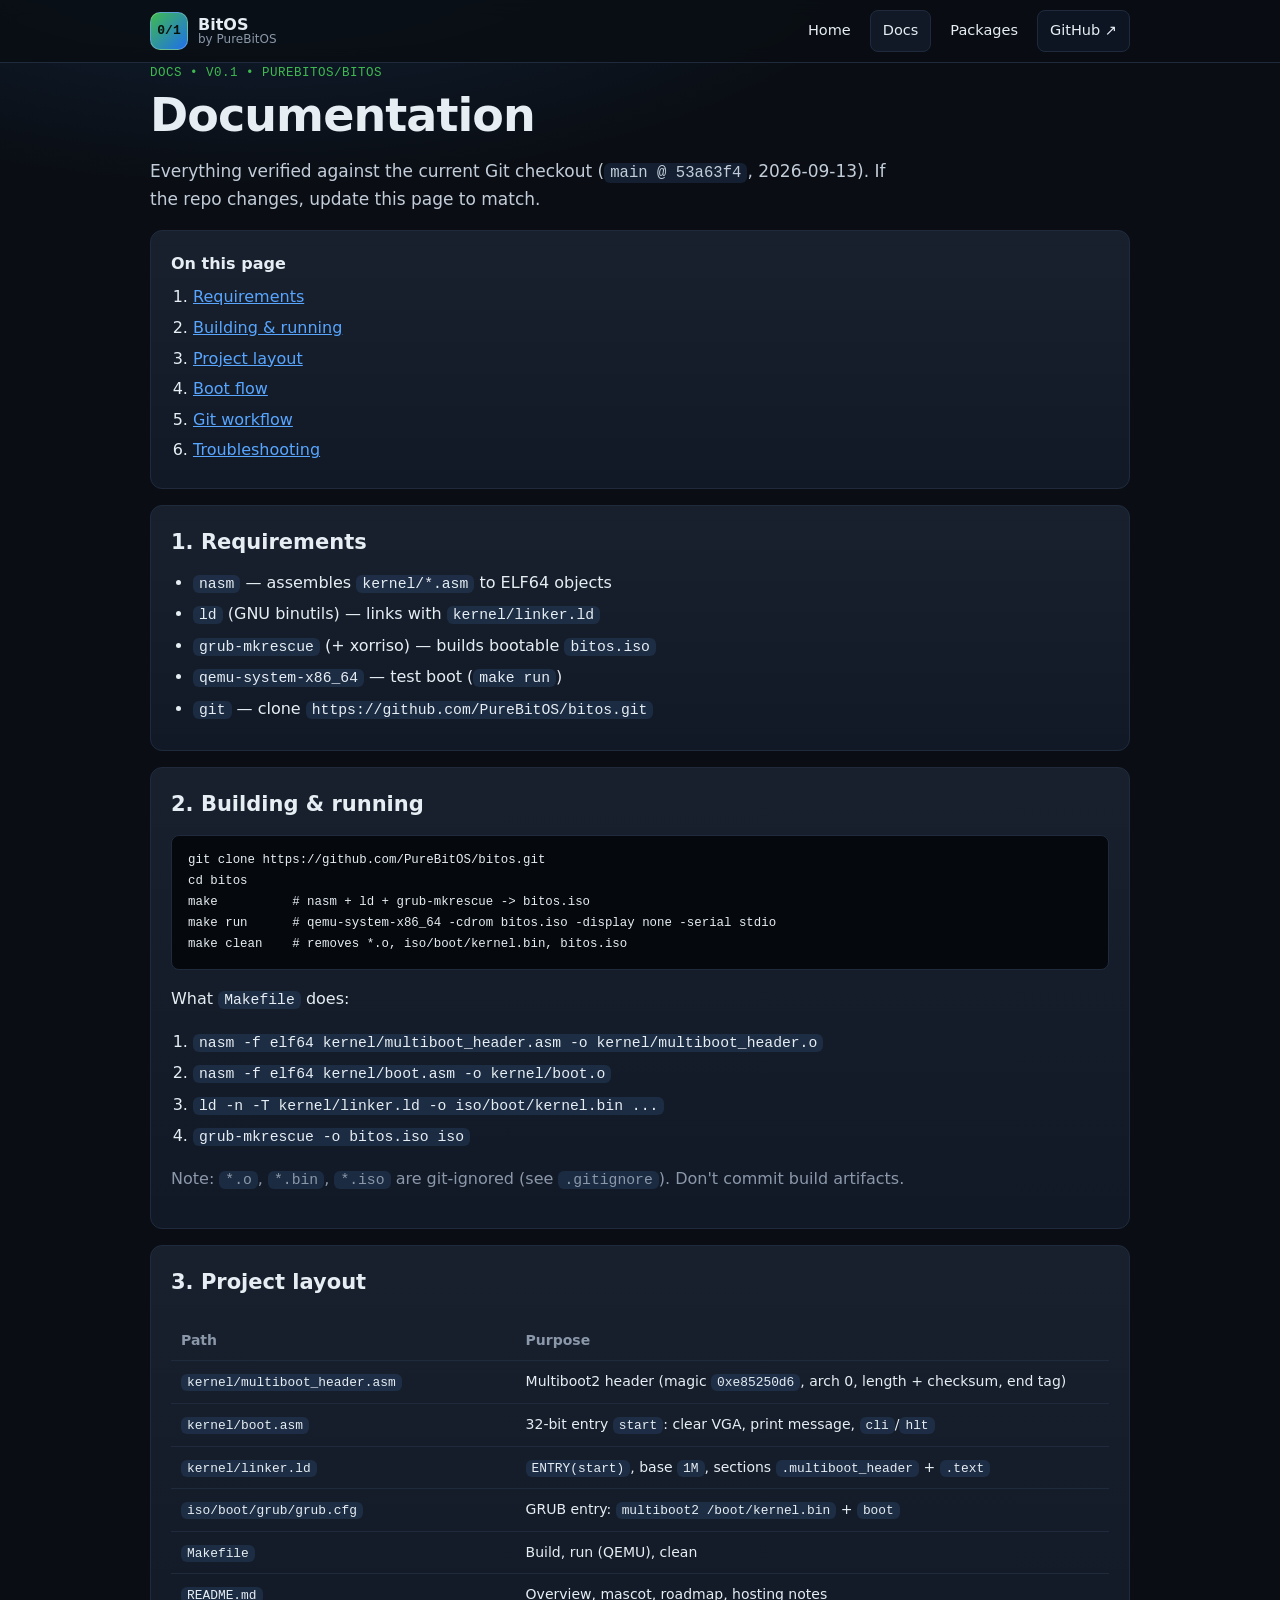
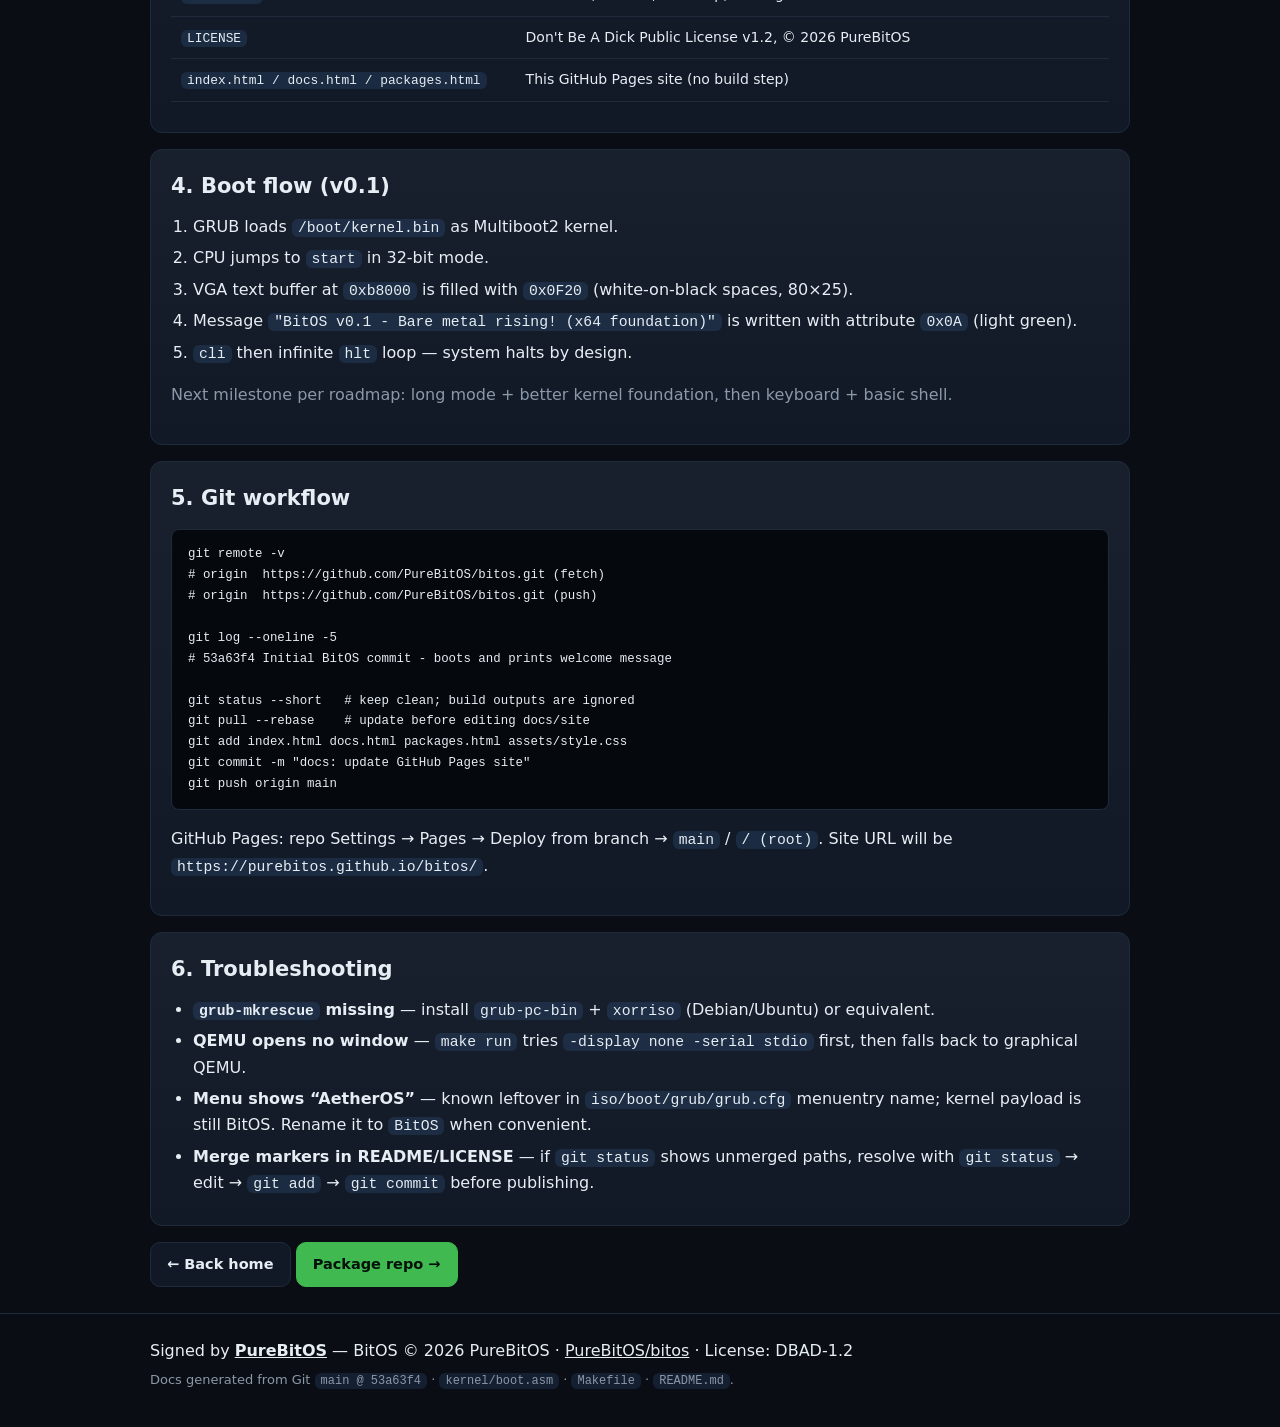
==== docs.html @ e322808b "docs: add GitHub Pages site (index, docs, packages) signed by PureBitOS" ====
<!DOCTYPE html>
<html lang="en">
<head>
<meta charset="UTF-8" />
<meta name="viewport" content="width=device-width, initial-scale=1.0" />
<title>BitOS Docs — Build, Boot, and Git | PureBitOS</title>
<meta name="description" content="BitOS documentation: building, boot process, project structure, and Git workflow." />
<link rel="stylesheet" href="assets/style.css" />
</head>
<body>
<header class="site-header">
  <div class="wrap header-inner">
    <a class="brand" href="index.html" aria-label="BitOS home">
      <span class="brand-bit" aria-hidden="true">0/1</span>
      <span class="brand-text"><strong>BitOS</strong><small>by PureBitOS</small></span>
    </a>
    <nav class="nav" aria-label="Main navigation">
      <a href="index.html">Home</a>
      <a href="docs.html" class="active">Docs</a>
      <a href="packages.html">Packages</a>
      <a class="github" href="https://github.com/PureBitOS/bitos" target="_blank" rel="noopener">GitHub ↗</a>
    </nav>
  </div>
</header>

<main class="wrap docs">
  <p class="eyebrow">docs • v0.1 • PureBitOS/bitos</p>
  <h1>Documentation</h1>
  <p class="lede">Everything verified against the current Git checkout (<code>main @ 53a63f4</code>, 2026-09-13). If the repo changes, update this page to match.</p>

  <div class="toc panel">
    <strong>On this page</strong>
    <ol>
      <li><a href="#requirements">Requirements</a></li>
      <li><a href="#build">Building &amp; running</a></li>
      <li><a href="#layout">Project layout</a></li>
      <li><a href="#boot">Boot flow</a></li>
      <li><a href="#git">Git workflow</a></li>
      <li><a href="#troubleshooting">Troubleshooting</a></li>
    </ol>
  </div>

  <section id="requirements" class="panel">
    <h2>1. Requirements</h2>
    <ul>
      <li><code>nasm</code> — assembles <code>kernel/*.asm</code> to ELF64 objects</li>
      <li><code>ld</code> (GNU binutils) — links with <code>kernel/linker.ld</code></li>
      <li><code>grub-mkrescue</code> (+ xorriso) — builds bootable <code>bitos.iso</code></li>
      <li><code>qemu-system-x86_64</code> — test boot (<code>make run</code>)</li>
      <li><code>git</code> — clone <code>https://github.com/PureBitOS/bitos.git</code></li>
    </ul>
  </section>

  <section id="build" class="panel">
    <h2>2. Building &amp; running</h2>
<pre><code>git clone https://github.com/PureBitOS/bitos.git
cd bitos
make          # nasm + ld + grub-mkrescue -&gt; bitos.iso
make run      # qemu-system-x86_64 -cdrom bitos.iso -display none -serial stdio
make clean    # removes *.o, iso/boot/kernel.bin, bitos.iso</code></pre>
    <p>What <code>Makefile</code> does:</p>
    <ol>
      <li><code>nasm -f elf64 kernel/multiboot_header.asm -o kernel/multiboot_header.o</code></li>
      <li><code>nasm -f elf64 kernel/boot.asm -o kernel/boot.o</code></li>
      <li><code>ld -n -T kernel/linker.ld -o iso/boot/kernel.bin ...</code></li>
      <li><code>grub-mkrescue -o bitos.iso iso</code></li>
    </ol>
    <p class="muted">Note: <code>*.o</code>, <code>*.bin</code>, <code>*.iso</code> are git-ignored (see <code>.gitignore</code>). Don't commit build artifacts.</p>
  </section>

  <section id="layout" class="panel">
    <h2>3. Project layout</h2>
    <div class="table-wrap">
    <table>
      <thead><tr><th>Path</th><th>Purpose</th></tr></thead>
      <tbody>
        <tr><td><code>kernel/multiboot_header.asm</code></td><td>Multiboot2 header (magic <code>0xe85250d6</code>, arch 0, length + checksum, end tag)</td></tr>
        <tr><td><code>kernel/boot.asm</code></td><td>32-bit entry <code>start</code>: clear VGA, print message, <code>cli</code>/<code>hlt</code></td></tr>
        <tr><td><code>kernel/linker.ld</code></td><td><code>ENTRY(start)</code>, base <code>1M</code>, sections <code>.multiboot_header</code> + <code>.text</code></td></tr>
        <tr><td><code>iso/boot/grub/grub.cfg</code></td><td>GRUB entry: <code>multiboot2 /boot/kernel.bin</code> + <code>boot</code></td></tr>
        <tr><td><code>Makefile</code></td><td>Build, run (QEMU), clean</td></tr>
        <tr><td><code>README.md</code></td><td>Overview, mascot, roadmap, hosting notes</td></tr>
        <tr><td><code>LICENSE</code></td><td>Don't Be A Dick Public License v1.2, © 2026 PureBitOS</td></tr>
        <tr><td><code>index.html / docs.html / packages.html</code></td><td>This GitHub Pages site (no build step)</td></tr>
      </tbody>
    </table>
    </div>
  </section>

  <section id="boot" class="panel">
    <h2>4. Boot flow (v0.1)</h2>
    <ol>
      <li>GRUB loads <code>/boot/kernel.bin</code> as Multiboot2 kernel.</li>
      <li>CPU jumps to <code>start</code> in 32-bit mode.</li>
      <li>VGA text buffer at <code>0xb8000</code> is filled with <code>0x0F20</code> (white-on-black spaces, 80×25).</li>
      <li>Message <code>"BitOS v0.1 - Bare metal rising! (x64 foundation)"</code> is written with attribute <code>0x0A</code> (light green).</li>
      <li><code>cli</code> then infinite <code>hlt</code> loop — system halts by design.</li>
    </ol>
    <p class="muted">Next milestone per roadmap: long mode + better kernel foundation, then keyboard + basic shell.</p>
  </section>

  <section id="git" class="panel">
    <h2>5. Git workflow</h2>
<pre><code>git remote -v
# origin  https://github.com/PureBitOS/bitos.git (fetch)
# origin  https://github.com/PureBitOS/bitos.git (push)

git log --oneline -5
# 53a63f4 Initial BitOS commit - boots and prints welcome message

git status --short   # keep clean; build outputs are ignored
git pull --rebase    # update before editing docs/site
git add index.html docs.html packages.html assets/style.css
git commit -m "docs: update GitHub Pages site"
git push origin main</code></pre>
    <p>GitHub Pages: repo Settings → Pages → Deploy from branch → <code>main</code> / <code>/ (root)</code>. Site URL will be <code>https://purebitos.github.io/bitos/</code>.</p>
  </section>

  <section id="troubleshooting" class="panel">
    <h2>6. Troubleshooting</h2>
    <ul>
      <li><strong><code>grub-mkrescue</code> missing</strong> — install <code>grub-pc-bin</code> + <code>xorriso</code> (Debian/Ubuntu) or equivalent.</li>
      <li><strong>QEMU opens no window</strong> — <code>make run</code> tries <code>-display none -serial stdio</code> first, then falls back to graphical QEMU.</li>
      <li><strong>Menu shows “AetherOS”</strong> — known leftover in <code>iso/boot/grub/grub.cfg</code> menuentry name; kernel payload is still BitOS. Rename it to <code>BitOS</code> when convenient.</li>
      <li><strong>Merge markers in README/LICENSE</strong> — if <code>git status</code> shows unmerged paths, resolve with <code>git status</code> → edit → <code>git add</code> → <code>git commit</code> before publishing.</li>
    </ul>
  </section>

  <p><a class="btn" href="index.html">← Back home</a> <a class="btn primary" href="packages.html">Package repo →</a></p>
</main>

<footer class="site-footer">
  <div class="wrap footer-inner">
    <p>Signed by <strong><a href="https://github.com/PureBitOS" target="_blank" rel="noopener">PureBitOS</a></strong> — BitOS © 2026 PureBitOS · <a href="https://github.com/PureBitOS/bitos" target="_blank" rel="noopener">PureBitOS/bitos</a> · License: DBAD-1.2</p>
    <p class="muted small">Docs generated from Git <code>main @ 53a63f4</code> · <code>kernel/boot.asm</code> · <code>Makefile</code> · <code>README.md</code>.</p>
  </div>
</footer>
</body>
</html>
---- assets/style.css ----
:root {
  --bg: #0a0e14;
  --bg2: #0e141f;
  --panel: #111927;
  --line: #1f2b3d;
  --text: #e6edf3;
  --muted: #8b98a9;
  --accent: #3fb950;
  --accent2: #58a6ff;
  --amber: #d29922;
  --radius: 12px;
  --wrap: 1020px;
  --mono: ui-monospace, SFMono-Regular, Menlo, Consolas, "Liberation Mono", monospace;
  --sans: system-ui, -apple-system, "Segoe UI", Roboto, Ubuntu, sans-serif;
}
* { box-sizing: border-box; }
body {
  margin: 0;
  background: radial-gradient(1200px 500px at 20% -10%, #12233a 0%, var(--bg) 55%) fixed, var(--bg);
  color: var(--text);
  font-family: var(--sans);
  line-height: 1.6;
}
.wrap { max-width: var(--wrap); margin: 0 auto; padding: 0 20px; }
a { color: var(--accent2); }
code, pre { font-family: var(--mono); }
pre {
  background: #05080d;
  border: 1px solid var(--line);
  border-radius: 8px;
  padding: 14px 16px;
  overflow-x: auto;
  font-size: 13.5px;
  line-height: 1.55;
}
code { background: rgba(88,166,255,.12); padding: 1px 6px; border-radius: 6px; font-size: .92em; }
pre code { background: none; padding: 0; }

.site-header {
  position: sticky; top: 0; z-index: 10;
  background: rgba(10,14,20,.88);
  backdrop-filter: blur(8px);
  border-bottom: 1px solid var(--line);
}
.header-inner { display: flex; align-items: center; justify-content: space-between; min-height: 62px; gap: 16px; }
.brand { display: flex; align-items: center; gap: 10px; text-decoration: none; color: var(--text); }
.brand-bit {
  display: inline-grid; place-items: center;
  width: 38px; height: 38px; border-radius: 10px;
  background: linear-gradient(135deg, var(--accent), #1f6feb);
  color: #04120a; font-family: var(--mono); font-weight: 800; font-size: 13px;
  border: 1px solid rgba(255,255,255,.25);
}
.brand-text { line-height: 1.1; display: flex; flex-direction: column; }
.brand-text small { color: var(--muted); font-size: 12px; }
.nav { display: flex; gap: 6px; align-items: center; flex-wrap: wrap; }
.nav a {
  color: var(--text); text-decoration: none; font-size: 14.5px;
  padding: 8px 12px; border-radius: 8px; border: 1px solid transparent;
}
.nav a:hover { border-color: var(--line); background: var(--bg2); }
.nav a.active { background: var(--panel); border-color: var(--line); }
.nav a.github { border-color: var(--line); background: #0d1522; }

main { padding: 34px 0 10px; }
.eyebrow { color: var(--accent); font-family: var(--mono); font-size: 12.5px; letter-spacing: .04em; text-transform: uppercase; margin: 0 0 8px; }
h1 { margin: 0 0 10px; font-size: clamp(30px, 4.5vw, 46px); line-height: 1.08; letter-spacing: -.02em; }
h2 { margin: 0 0 10px; font-size: 21px; }
h3 { margin: 0 0 6px; }
.lede { color: #c3cdd9; font-size: 17px; max-width: 68ch; }
.muted { color: var(--muted); }
.small { font-size: 13px; }

.hero { display: grid; grid-template-columns: 1.25fr .9fr; gap: 22px; margin-bottom: 22px; }
@media (max-width: 860px) { .hero { grid-template-columns: 1fr; } }
.cta-row { display: flex; gap: 10px; flex-wrap: wrap; margin: 18px 0; }
.btn {
  display: inline-block; text-decoration: none; color: var(--text);
  border: 1px solid var(--line); background: var(--panel);
  padding: 10px 16px; border-radius: 10px; font-weight: 600; font-size: 14.5px;
}
.btn:hover { border-color: var(--accent2); }
.btn.primary { background: var(--accent); border-color: var(--accent); color: #04120a; }
.quickstart { margin-top: 6px; }
.quickstart-head { font-family: var(--mono); font-size: 12.5px; color: var(--muted); margin-bottom: 6px; display: flex; gap: 8px; }
.quickstart-head span { color: var(--amber); }

.hero-card, .panel, .card-link {
  background: linear-gradient(180deg, rgba(255,255,255,.03), rgba(255,255,255,0)) , var(--panel);
  border: 1px solid var(--line);
  border-radius: var(--radius);
}
.hero-card { padding: 18px; align-self: start; }
.card-title { font-family: var(--mono); font-size: 12px; color: var(--muted); text-transform: uppercase; letter-spacing: .08em; margin-bottom: 10px; }
.screen {
  font-family: var(--mono); font-size: 13px;
  background: #000; border: 1px solid #1c2a1e; border-radius: 8px;
  padding: 12px; color: #7ee787; margin-bottom: 12px; overflow-x: auto;
}
.cursor { animation: blink 1.1s steps(1) infinite; }
@keyframes blink { 50% { opacity: 0; } }
.facts { margin: 0; display: grid; gap: 6px; }
.facts div { display: flex; justify-content: space-between; gap: 12px; border-top: 1px dashed var(--line); padding-top: 6px; font-size: 14px; }
.facts dt { color: var(--muted); }
.facts dd { margin: 0; text-align: right; }
.pill {
  display: inline-block; font-family: var(--mono); font-size: 12.5px;
  border: 1px solid rgba(63,185,80,.5); color: #7ee787;
  padding: 2px 10px; border-radius: 999px; background: rgba(63,185,80,.1);
}

.grid { display: grid; gap: 16px; margin: 16px 0; }
.grid.two { grid-template-columns: 1fr 1fr; }
.grid.three { grid-template-columns: 1fr 1fr 1fr; }
@media (max-width: 860px) { .grid.two, .grid.three { grid-template-columns: 1fr; } }
.panel { padding: 20px; }
.panel ul, .panel ol { margin: 8px 0; padding-left: 22px; }
.panel li { margin: 5px 0; }
.roadmap li { margin: 7px 0; }
.table-wrap { overflow-x: auto; }
table { width: 100%; border-collapse: collapse; font-size: 14px; margin: 10px 0; }
th, td { text-align: left; padding: 9px 10px; border-bottom: 1px solid var(--line); vertical-align: top; }
th { color: var(--muted); font-weight: 600; white-space: nowrap; }
.card-link { padding: 18px; text-decoration: none; color: var(--text); display: block; }
.card-link p { color: var(--muted); margin: 6px 0 10px; }
.card-link span { color: var(--accent2); font-weight: 600; }
.card-link:hover { border-color: var(--accent2); }
.docs section { margin: 16px 0; }
.toc ol { margin: 8px 0 0; }

.site-footer { border-top: 1px solid var(--line); margin-top: 26px; padding: 18px 0 30px; }
.footer-inner p { margin: 6px 0; }
.site-footer a { color: var(--text); }
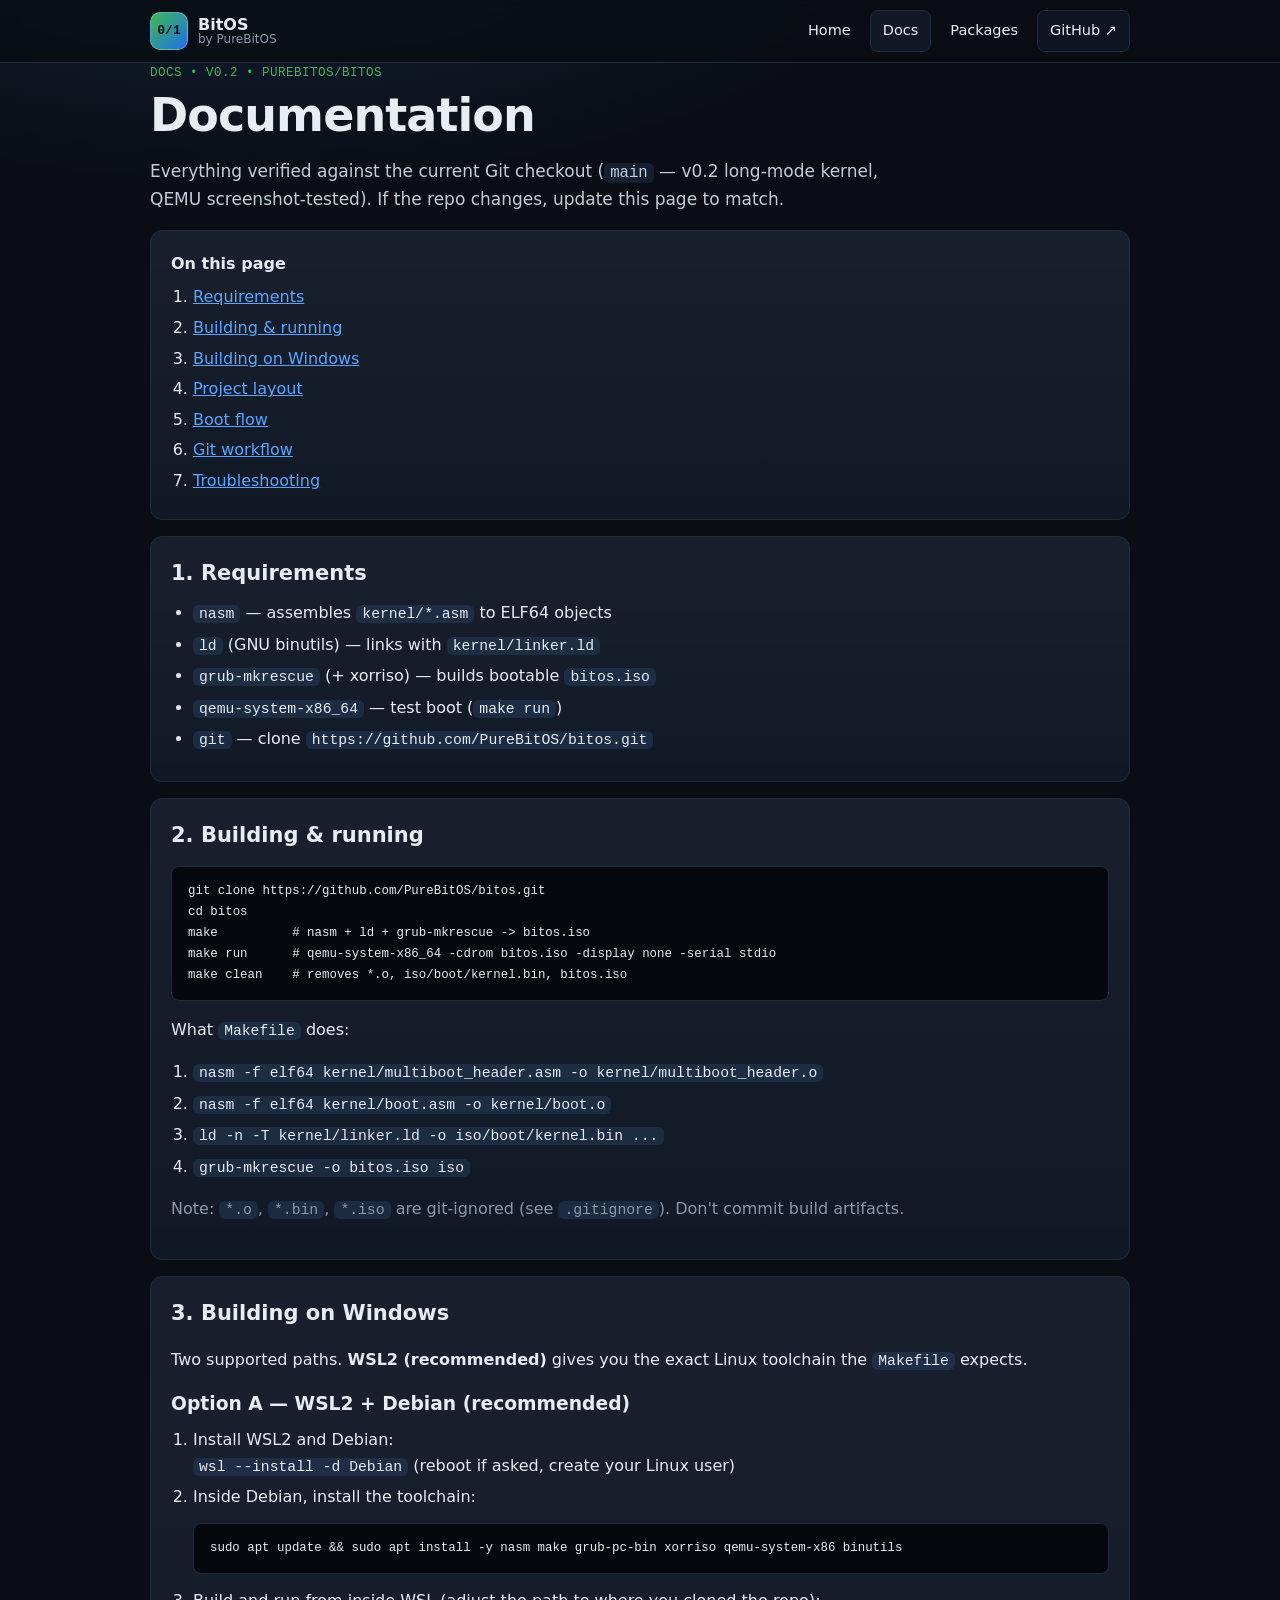
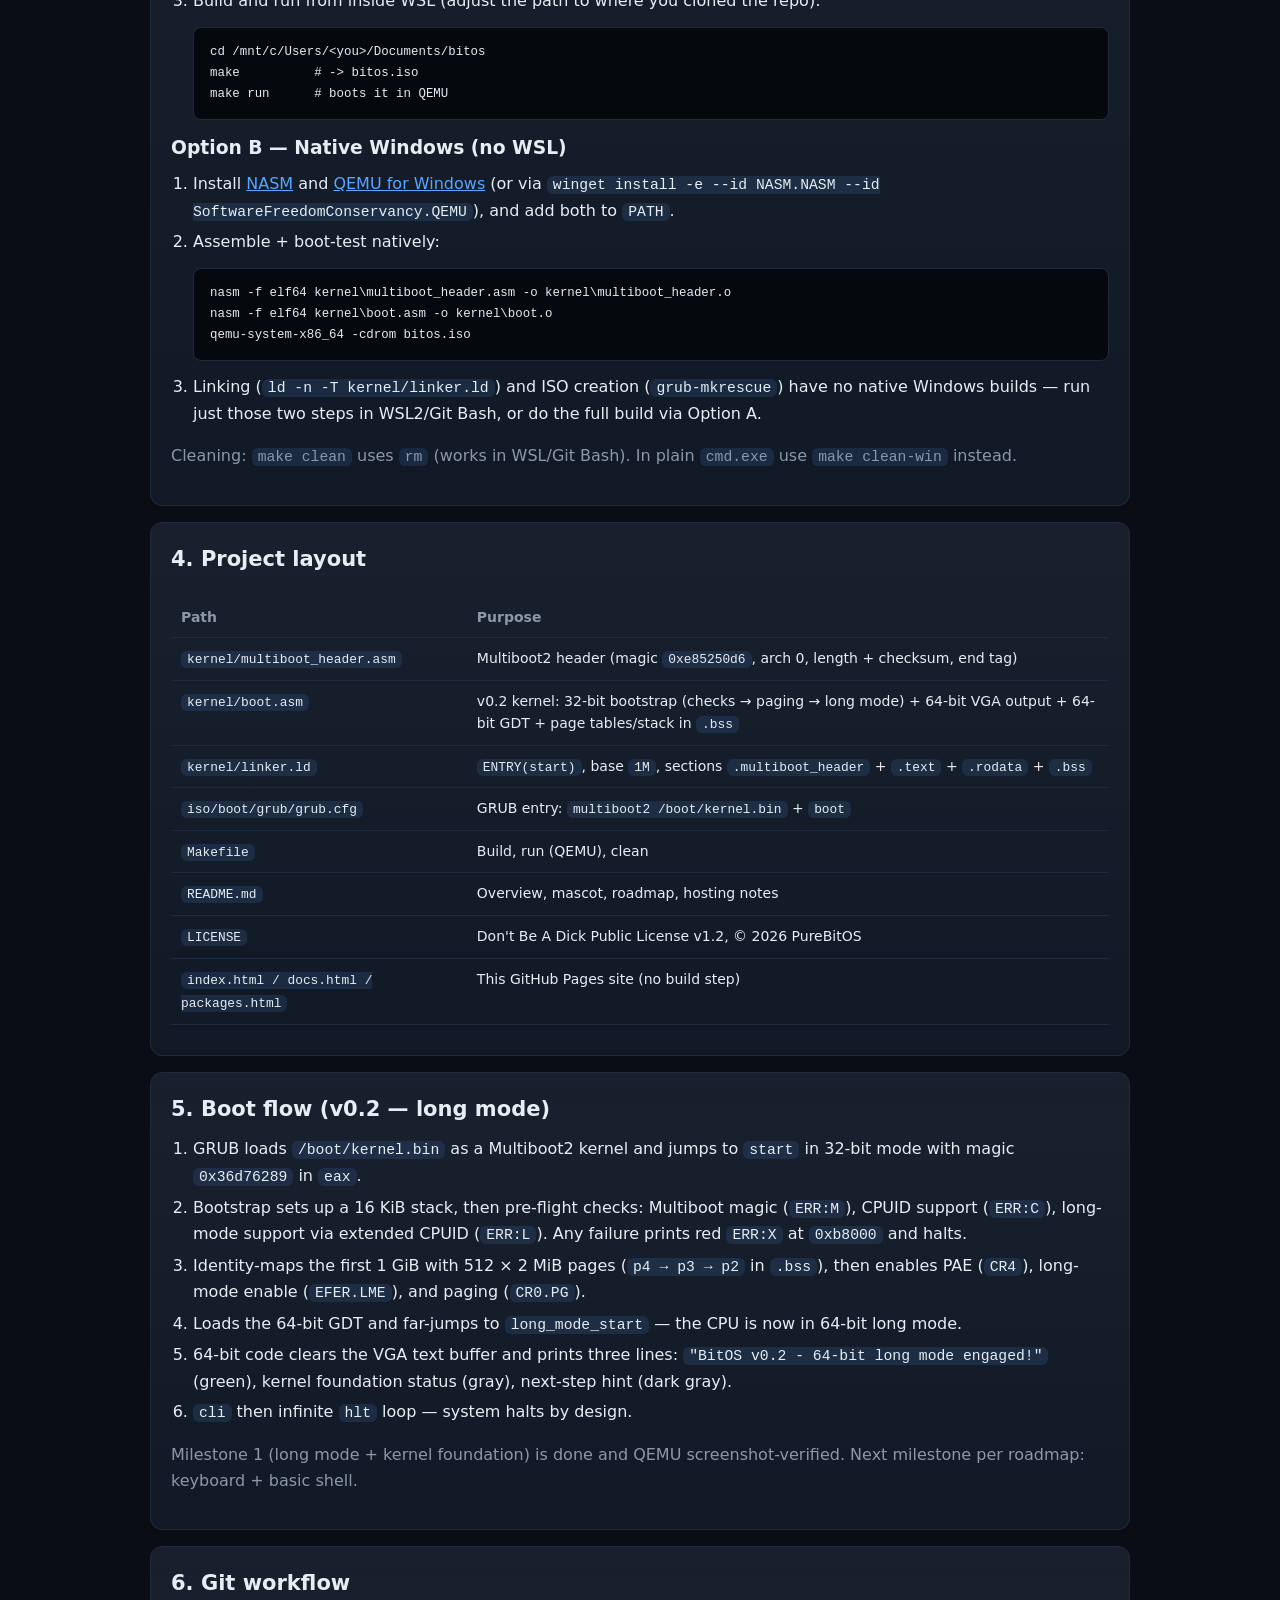
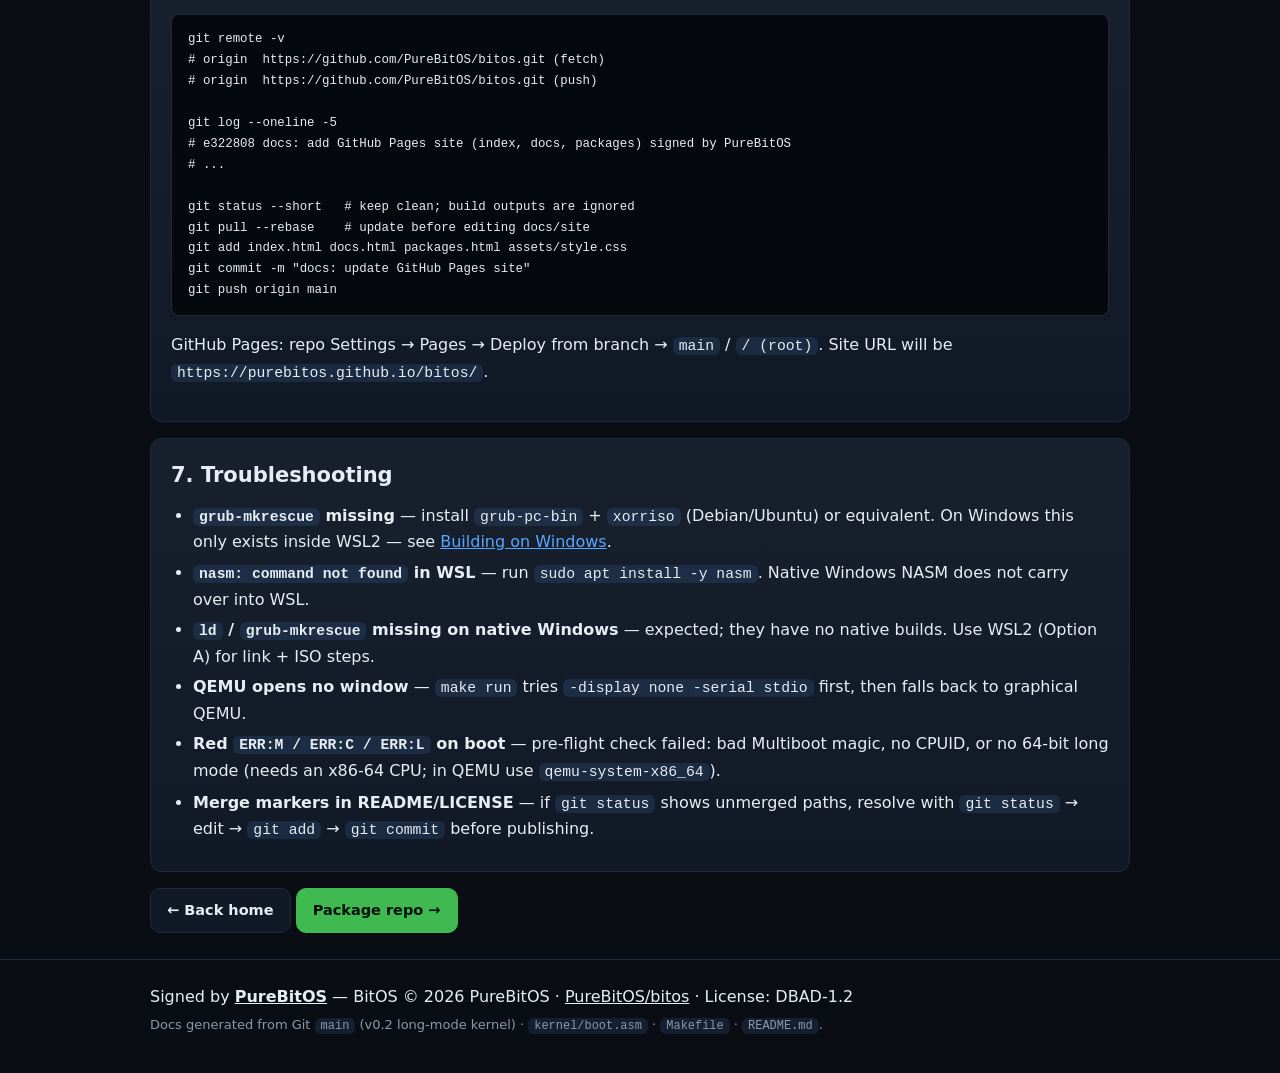
==== commit 8fab0556: "feat: v0.2 long-mode kernel + Windows build docs signed by PureBitOS" ====
--- a/docs.html
+++ b/docs.html
@@ -24,15 +24,16 @@
 </header>
 
 <main class="wrap docs">
-  <p class="eyebrow">docs • v0.1 • PureBitOS/bitos</p>
+  <p class="eyebrow">docs • v0.2 • PureBitOS/bitos</p>
   <h1>Documentation</h1>
-  <p class="lede">Everything verified against the current Git checkout (<code>main @ 53a63f4</code>, 2026-09-13). If the repo changes, update this page to match.</p>
+  <p class="lede">Everything verified against the current Git checkout (<code>main</code> — v0.2 long-mode kernel, QEMU screenshot-tested). If the repo changes, update this page to match.</p>
 
   <div class="toc panel">
     <strong>On this page</strong>
     <ol>
       <li><a href="#requirements">Requirements</a></li>
       <li><a href="#build">Building &amp; running</a></li>
+      <li><a href="#windows">Building on Windows</a></li>
       <li><a href="#layout">Project layout</a></li>
       <li><a href="#boot">Boot flow</a></li>
       <li><a href="#git">Git workflow</a></li>
@@ -68,15 +69,40 @@
     <p class="muted">Note: <code>*.o</code>, <code>*.bin</code>, <code>*.iso</code> are git-ignored (see <code>.gitignore</code>). Don't commit build artifacts.</p>
   </section>
 
+  <section id="windows" class="panel">
+    <h2>3. Building on Windows</h2>
+    <p>Two supported paths. <strong>WSL2 (recommended)</strong> gives you the exact Linux toolchain the <code>Makefile</code> expects.</p>
+    <h3>Option A — WSL2 + Debian (recommended)</h3>
+    <ol>
+      <li>Install WSL2 and Debian:<br /><code>wsl --install -d Debian</code> (reboot if asked, create your Linux user)</li>
+      <li>Inside Debian, install the toolchain:<br />
+<pre><code>sudo apt update &amp;&amp; sudo apt install -y nasm make grub-pc-bin xorriso qemu-system-x86 binutils</code></pre></li>
+      <li>Build and run from inside WSL (adjust the path to where you cloned the repo):<br />
+<pre><code>cd /mnt/c/Users/&lt;you&gt;/Documents/bitos
+make          # -&gt; bitos.iso
+make run      # boots it in QEMU</code></pre></li>
+    </ol>
+    <h3>Option B — Native Windows (no WSL)</h3>
+    <ol>
+      <li>Install <a href="https://www.nasm.us/" target="_blank" rel="noopener">NASM</a> and <a href="https://www.qemu.org/download/#windows" target="_blank" rel="noopener">QEMU for Windows</a> (or via <code>winget install -e --id NASM.NASM --id SoftwareFreedomConservancy.QEMU</code>), and add both to <code>PATH</code>.</li>
+      <li>Assemble + boot-test natively:<br />
+<pre><code>nasm -f elf64 kernel\multiboot_header.asm -o kernel\multiboot_header.o
+nasm -f elf64 kernel\boot.asm -o kernel\boot.o
+qemu-system-x86_64 -cdrom bitos.iso</code></pre></li>
+      <li>Linking (<code>ld -n -T kernel/linker.ld</code>) and ISO creation (<code>grub-mkrescue</code>) have no native Windows builds — run just those two steps in WSL2/Git Bash, or do the full build via Option A.</li>
+    </ol>
+    <p class="muted">Cleaning: <code>make clean</code> uses <code>rm</code> (works in WSL/Git Bash). In plain <code>cmd.exe</code> use <code>make clean-win</code> instead.</p>
+  </section>
+
   <section id="layout" class="panel">
-    <h2>3. Project layout</h2>
+    <h2>4. Project layout</h2>
     <div class="table-wrap">
     <table>
       <thead><tr><th>Path</th><th>Purpose</th></tr></thead>
       <tbody>
         <tr><td><code>kernel/multiboot_header.asm</code></td><td>Multiboot2 header (magic <code>0xe85250d6</code>, arch 0, length + checksum, end tag)</td></tr>
-        <tr><td><code>kernel/boot.asm</code></td><td>32-bit entry <code>start</code>: clear VGA, print message, <code>cli</code>/<code>hlt</code></td></tr>
-        <tr><td><code>kernel/linker.ld</code></td><td><code>ENTRY(start)</code>, base <code>1M</code>, sections <code>.multiboot_header</code> + <code>.text</code></td></tr>
+        <tr><td><code>kernel/boot.asm</code></td><td>v0.2 kernel: 32-bit bootstrap (checks → paging → long mode) + 64-bit VGA output + 64-bit GDT + page tables/stack in <code>.bss</code></td></tr>
+        <tr><td><code>kernel/linker.ld</code></td><td><code>ENTRY(start)</code>, base <code>1M</code>, sections <code>.multiboot_header</code> + <code>.text</code> + <code>.rodata</code> + <code>.bss</code></td></tr>
         <tr><td><code>iso/boot/grub/grub.cfg</code></td><td>GRUB entry: <code>multiboot2 /boot/kernel.bin</code> + <code>boot</code></td></tr>
         <tr><td><code>Makefile</code></td><td>Build, run (QEMU), clean</td></tr>
         <tr><td><code>README.md</code></td><td>Overview, mascot, roadmap, hosting notes</td></tr>
@@ -88,25 +114,27 @@
   </section>
 
   <section id="boot" class="panel">
-    <h2>4. Boot flow (v0.1)</h2>
+    <h2>5. Boot flow (v0.2 — long mode)</h2>
     <ol>
-      <li>GRUB loads <code>/boot/kernel.bin</code> as Multiboot2 kernel.</li>
-      <li>CPU jumps to <code>start</code> in 32-bit mode.</li>
-      <li>VGA text buffer at <code>0xb8000</code> is filled with <code>0x0F20</code> (white-on-black spaces, 80×25).</li>
-      <li>Message <code>"BitOS v0.1 - Bare metal rising! (x64 foundation)"</code> is written with attribute <code>0x0A</code> (light green).</li>
+      <li>GRUB loads <code>/boot/kernel.bin</code> as a Multiboot2 kernel and jumps to <code>start</code> in 32-bit mode with magic <code>0x36d76289</code> in <code>eax</code>.</li>
+      <li>Bootstrap sets up a 16 KiB stack, then pre-flight checks: Multiboot magic (<code>ERR:M</code>), CPUID support (<code>ERR:C</code>), long-mode support via extended CPUID (<code>ERR:L</code>). Any failure prints red <code>ERR:X</code> at <code>0xb8000</code> and halts.</li>
+      <li>Identity-maps the first 1 GiB with 512 × 2 MiB pages (<code>p4 → p3 → p2</code> in <code>.bss</code>), then enables PAE (<code>CR4</code>), long-mode enable (<code>EFER.LME</code>), and paging (<code>CR0.PG</code>).</li>
+      <li>Loads the 64-bit GDT and far-jumps to <code>long_mode_start</code> — the CPU is now in 64-bit long mode.</li>
+      <li>64-bit code clears the VGA text buffer and prints three lines: <code>"BitOS v0.2 - 64-bit long mode engaged!"</code> (green), kernel foundation status (gray), next-step hint (dark gray).</li>
       <li><code>cli</code> then infinite <code>hlt</code> loop — system halts by design.</li>
     </ol>
-    <p class="muted">Next milestone per roadmap: long mode + better kernel foundation, then keyboard + basic shell.</p>
+    <p class="muted">Milestone 1 (long mode + kernel foundation) is done and QEMU screenshot-verified. Next milestone per roadmap: keyboard + basic shell.</p>
   </section>
 
   <section id="git" class="panel">
-    <h2>5. Git workflow</h2>
+    <h2>6. Git workflow</h2>
 <pre><code>git remote -v
 # origin  https://github.com/PureBitOS/bitos.git (fetch)
 # origin  https://github.com/PureBitOS/bitos.git (push)
 
 git log --oneline -5
-# 53a63f4 Initial BitOS commit - boots and prints welcome message
+# e322808 docs: add GitHub Pages site (index, docs, packages) signed by PureBitOS
+# ...
 
 git status --short   # keep clean; build outputs are ignored
 git pull --rebase    # update before editing docs/site
@@ -117,11 +145,13 @@
   </section>
 
   <section id="troubleshooting" class="panel">
-    <h2>6. Troubleshooting</h2>
+    <h2>7. Troubleshooting</h2>
     <ul>
-      <li><strong><code>grub-mkrescue</code> missing</strong> — install <code>grub-pc-bin</code> + <code>xorriso</code> (Debian/Ubuntu) or equivalent.</li>
+      <li><strong><code>grub-mkrescue</code> missing</strong> — install <code>grub-pc-bin</code> + <code>xorriso</code> (Debian/Ubuntu) or equivalent. On Windows this only exists inside WSL2 — see <a href="#windows">Building on Windows</a>.</li>
+      <li><strong><code>nasm: command not found</code> in WSL</strong> — run <code>sudo apt install -y nasm</code>. Native Windows NASM does not carry over into WSL.</li>
+      <li><strong><code>ld</code> / <code>grub-mkrescue</code> missing on native Windows</strong> — expected; they have no native builds. Use WSL2 (Option A) for link + ISO steps.</li>
       <li><strong>QEMU opens no window</strong> — <code>make run</code> tries <code>-display none -serial stdio</code> first, then falls back to graphical QEMU.</li>
-      <li><strong>Menu shows “AetherOS”</strong> — known leftover in <code>iso/boot/grub/grub.cfg</code> menuentry name; kernel payload is still BitOS. Rename it to <code>BitOS</code> when convenient.</li>
+      <li><strong>Red <code>ERR:M / ERR:C / ERR:L</code> on boot</strong> — pre-flight check failed: bad Multiboot magic, no CPUID, or no 64-bit long mode (needs an x86-64 CPU; in QEMU use <code>qemu-system-x86_64</code>).</li>
       <li><strong>Merge markers in README/LICENSE</strong> — if <code>git status</code> shows unmerged paths, resolve with <code>git status</code> → edit → <code>git add</code> → <code>git commit</code> before publishing.</li>
     </ul>
   </section>
@@ -132,7 +162,7 @@
 <footer class="site-footer">
   <div class="wrap footer-inner">
     <p>Signed by <strong><a href="https://github.com/PureBitOS" target="_blank" rel="noopener">PureBitOS</a></strong> — BitOS © 2026 PureBitOS · <a href="https://github.com/PureBitOS/bitos" target="_blank" rel="noopener">PureBitOS/bitos</a> · License: DBAD-1.2</p>
-    <p class="muted small">Docs generated from Git <code>main @ 53a63f4</code> · <code>kernel/boot.asm</code> · <code>Makefile</code> · <code>README.md</code>.</p>
+    <p class="muted small">Docs generated from Git <code>main</code> (v0.2 long-mode kernel) · <code>kernel/boot.asm</code> · <code>Makefile</code> · <code>README.md</code>.</p>
   </div>
 </footer>
 </body>
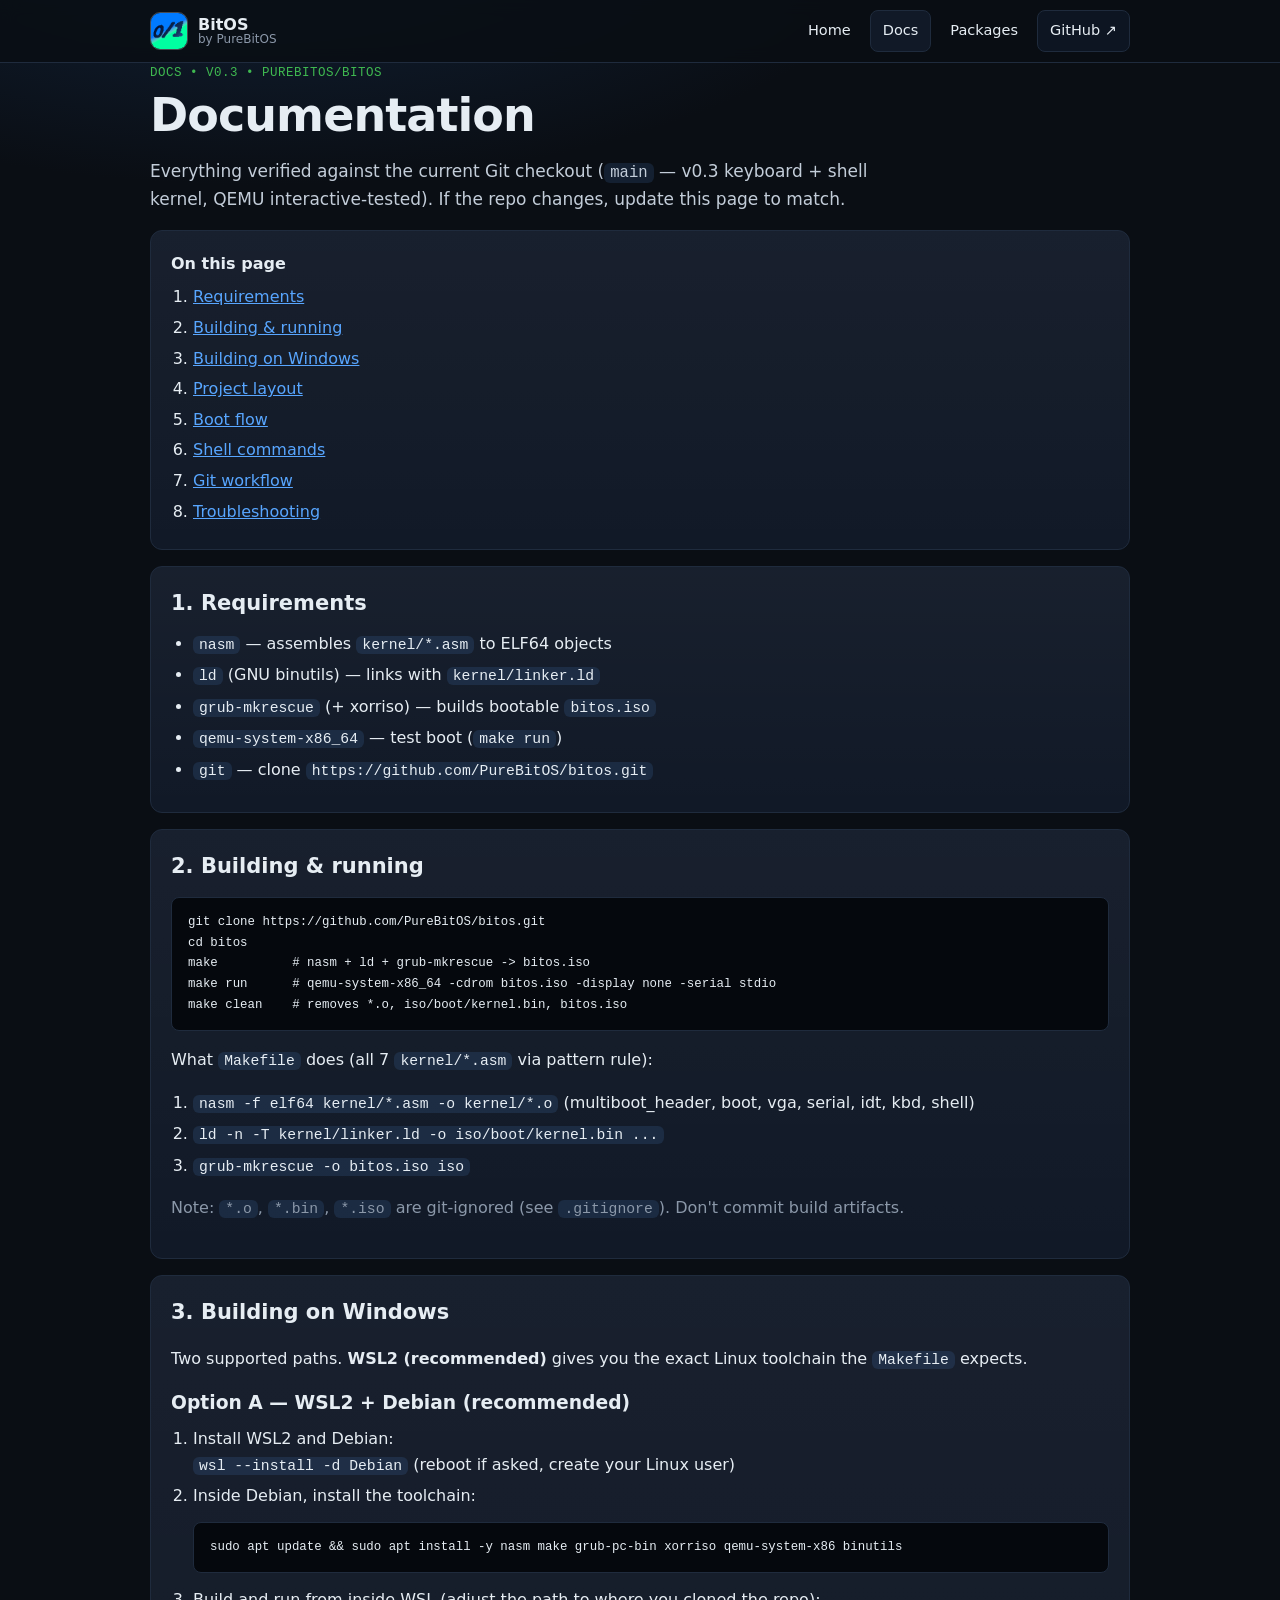
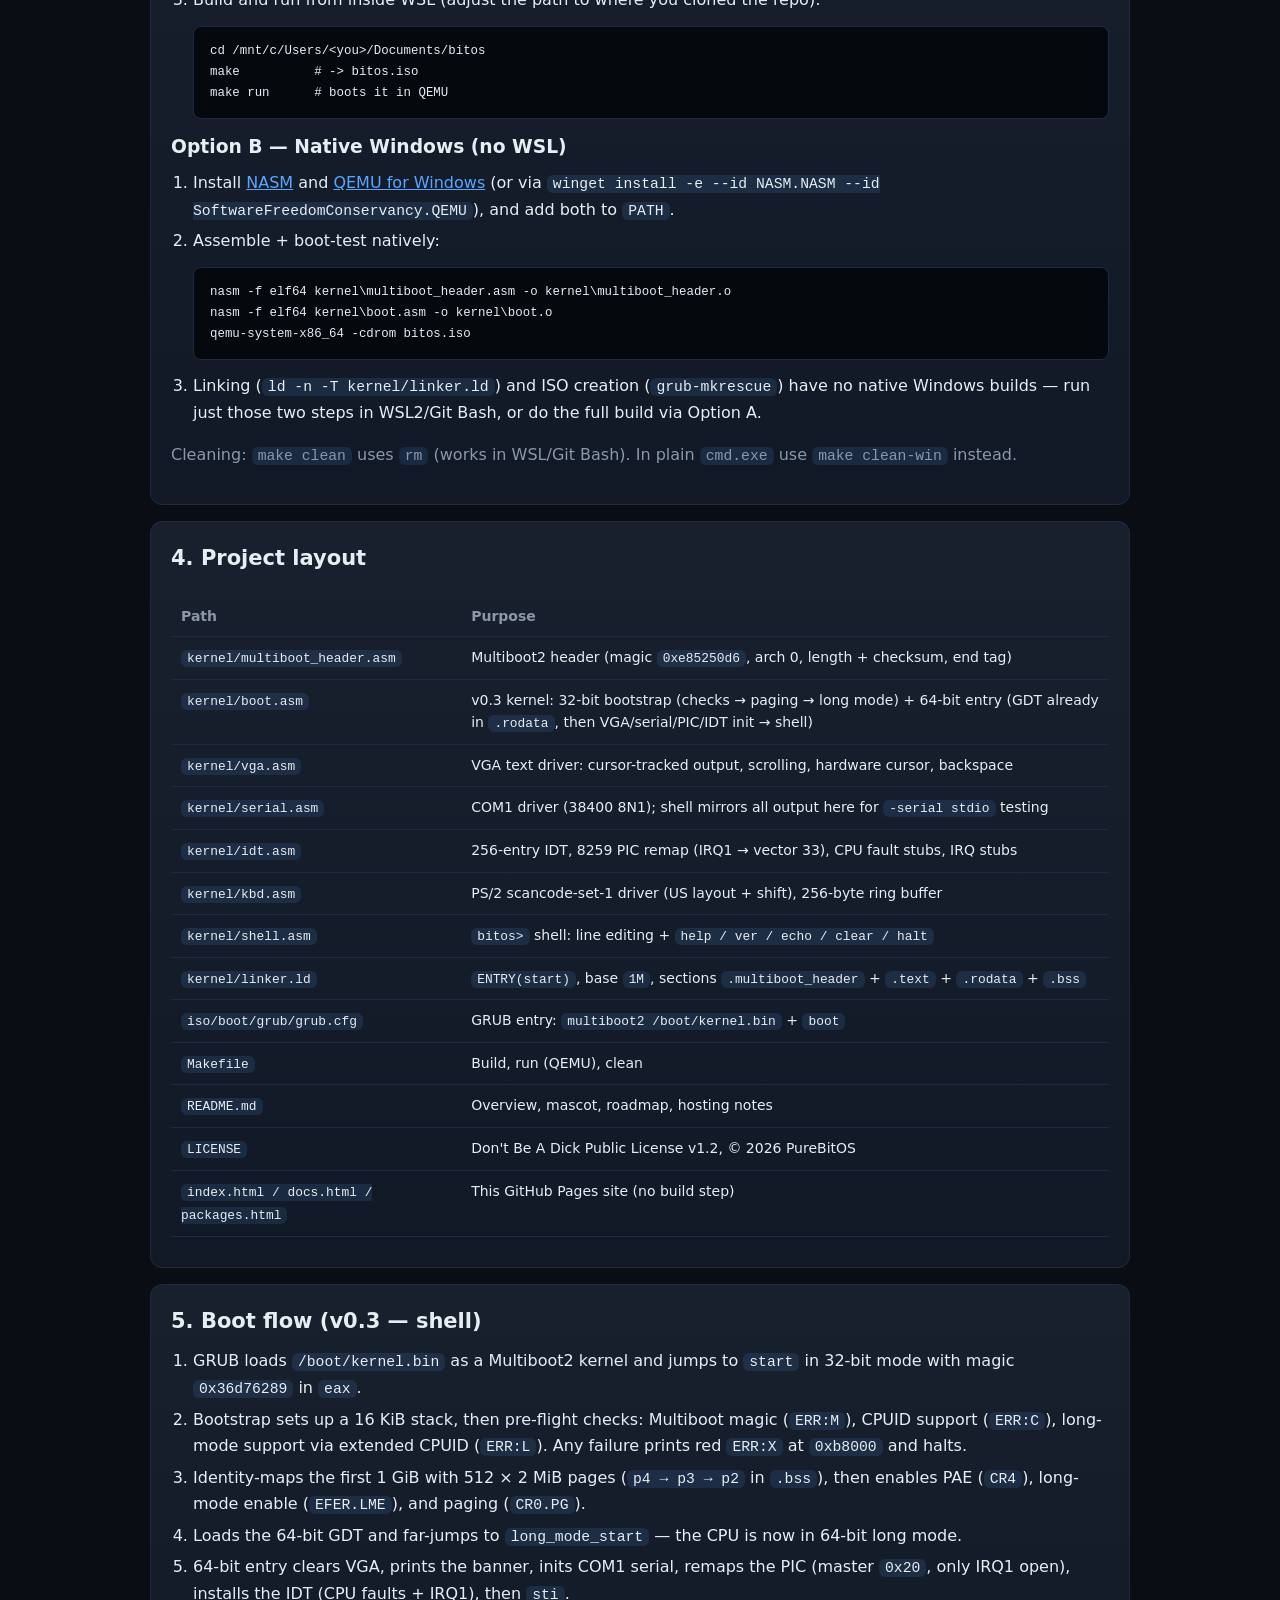
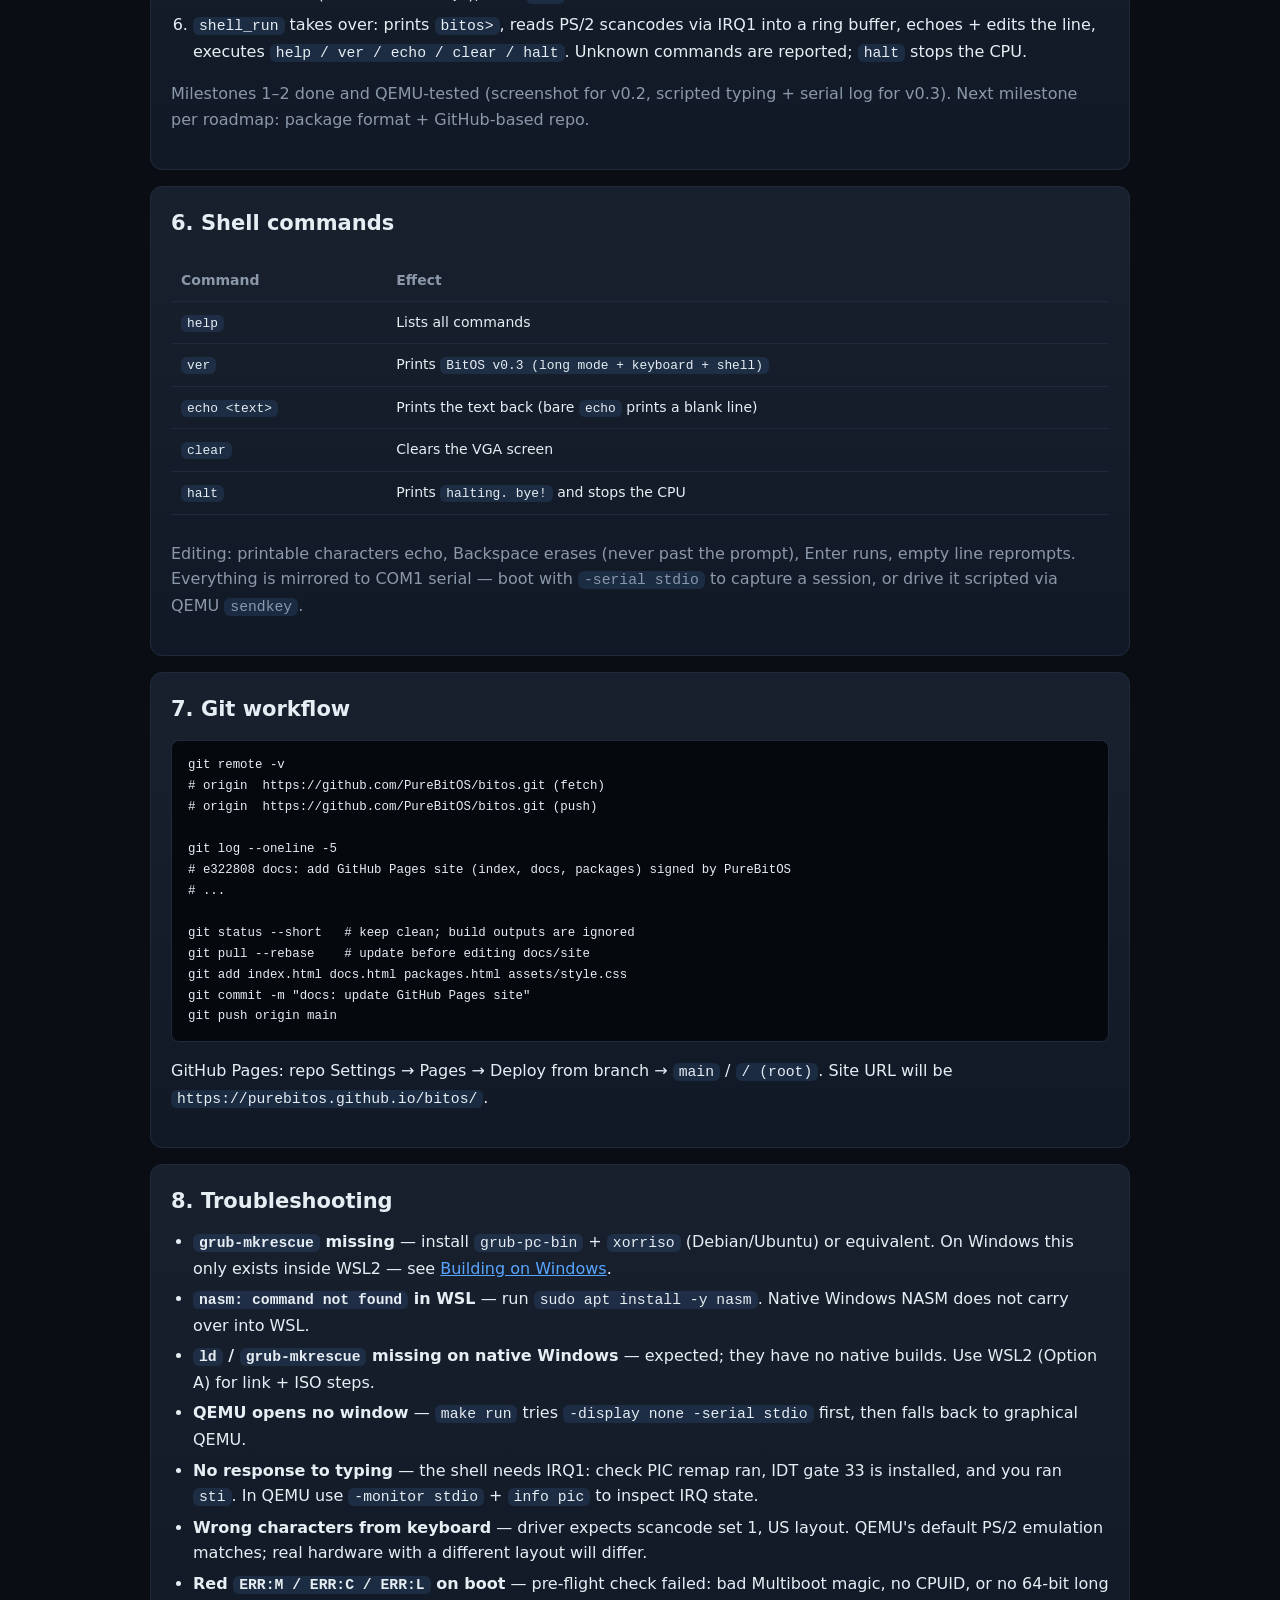
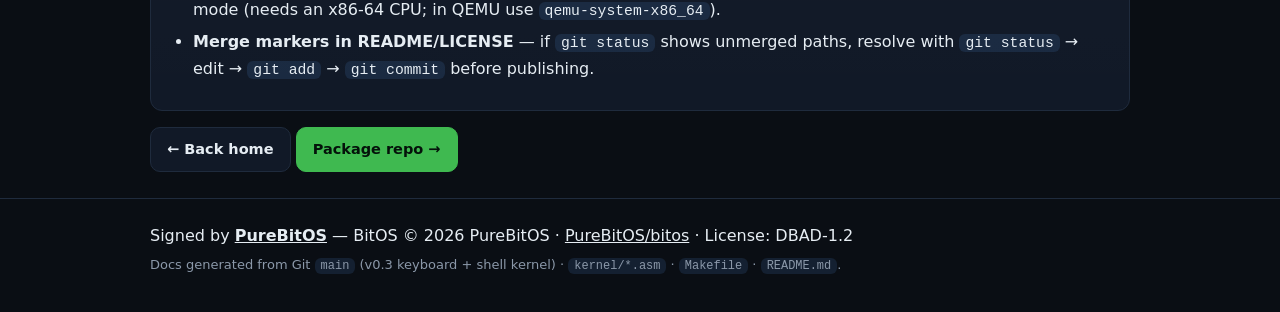
==== commit 958663ac: "feat: v0.3 PS/2 keyboard + shell, v0.2 ISO links, OS logo signed by PureBitOS" ====
--- a/docs.html
+++ b/docs.html
@@ -6,12 +6,14 @@
 <title>BitOS Docs — Build, Boot, and Git | PureBitOS</title>
 <meta name="description" content="BitOS documentation: building, boot process, project structure, and Git workflow." />
 <link rel="stylesheet" href="assets/style.css" />
+<link rel="icon" type="image/png" href="mainlogo.png" />
+<link rel="apple-touch-icon" href="mainlogo.png" />
 </head>
 <body>
 <header class="site-header">
   <div class="wrap header-inner">
     <a class="brand" href="index.html" aria-label="BitOS home">
-      <span class="brand-bit" aria-hidden="true">0/1</span>
+      <img class="brand-logo" src="mainlogo.png" alt="BitOS logo" width="38" height="38" />
       <span class="brand-text"><strong>BitOS</strong><small>by PureBitOS</small></span>
     </a>
     <nav class="nav" aria-label="Main navigation">
@@ -24,9 +26,9 @@
 </header>
 
 <main class="wrap docs">
-  <p class="eyebrow">docs • v0.2 • PureBitOS/bitos</p>
+  <p class="eyebrow">docs • v0.3 • PureBitOS/bitos</p>
   <h1>Documentation</h1>
-  <p class="lede">Everything verified against the current Git checkout (<code>main</code> — v0.2 long-mode kernel, QEMU screenshot-tested). If the repo changes, update this page to match.</p>
+  <p class="lede">Everything verified against the current Git checkout (<code>main</code> — v0.3 keyboard + shell kernel, QEMU interactive-tested). If the repo changes, update this page to match.</p>
 
   <div class="toc panel">
     <strong>On this page</strong>
@@ -36,6 +38,7 @@
       <li><a href="#windows">Building on Windows</a></li>
       <li><a href="#layout">Project layout</a></li>
       <li><a href="#boot">Boot flow</a></li>
+      <li><a href="#shell">Shell commands</a></li>
       <li><a href="#git">Git workflow</a></li>
       <li><a href="#troubleshooting">Troubleshooting</a></li>
     </ol>
@@ -59,10 +62,9 @@
 make          # nasm + ld + grub-mkrescue -&gt; bitos.iso
 make run      # qemu-system-x86_64 -cdrom bitos.iso -display none -serial stdio
 make clean    # removes *.o, iso/boot/kernel.bin, bitos.iso</code></pre>
-    <p>What <code>Makefile</code> does:</p>
+    <p>What <code>Makefile</code> does (all 7 <code>kernel/*.asm</code> via pattern rule):</p>
     <ol>
-      <li><code>nasm -f elf64 kernel/multiboot_header.asm -o kernel/multiboot_header.o</code></li>
-      <li><code>nasm -f elf64 kernel/boot.asm -o kernel/boot.o</code></li>
+      <li><code>nasm -f elf64 kernel/*.asm -o kernel/*.o</code> (multiboot_header, boot, vga, serial, idt, kbd, shell)</li>
       <li><code>ld -n -T kernel/linker.ld -o iso/boot/kernel.bin ...</code></li>
       <li><code>grub-mkrescue -o bitos.iso iso</code></li>
     </ol>
@@ -101,7 +103,12 @@
       <thead><tr><th>Path</th><th>Purpose</th></tr></thead>
       <tbody>
         <tr><td><code>kernel/multiboot_header.asm</code></td><td>Multiboot2 header (magic <code>0xe85250d6</code>, arch 0, length + checksum, end tag)</td></tr>
-        <tr><td><code>kernel/boot.asm</code></td><td>v0.2 kernel: 32-bit bootstrap (checks → paging → long mode) + 64-bit VGA output + 64-bit GDT + page tables/stack in <code>.bss</code></td></tr>
+        <tr><td><code>kernel/boot.asm</code></td><td>v0.3 kernel: 32-bit bootstrap (checks → paging → long mode) + 64-bit entry (GDT already in <code>.rodata</code>, then VGA/serial/PIC/IDT init → shell)</td></tr>
+        <tr><td><code>kernel/vga.asm</code></td><td>VGA text driver: cursor-tracked output, scrolling, hardware cursor, backspace</td></tr>
+        <tr><td><code>kernel/serial.asm</code></td><td>COM1 driver (38400 8N1); shell mirrors all output here for <code>-serial stdio</code> testing</td></tr>
+        <tr><td><code>kernel/idt.asm</code></td><td>256-entry IDT, 8259 PIC remap (IRQ1 → vector 33), CPU fault stubs, IRQ stubs</td></tr>
+        <tr><td><code>kernel/kbd.asm</code></td><td>PS/2 scancode-set-1 driver (US layout + shift), 256-byte ring buffer</td></tr>
+        <tr><td><code>kernel/shell.asm</code></td><td><code>bitos&gt;</code> shell: line editing + <code>help / ver / echo / clear / halt</code></td></tr>
         <tr><td><code>kernel/linker.ld</code></td><td><code>ENTRY(start)</code>, base <code>1M</code>, sections <code>.multiboot_header</code> + <code>.text</code> + <code>.rodata</code> + <code>.bss</code></td></tr>
         <tr><td><code>iso/boot/grub/grub.cfg</code></td><td>GRUB entry: <code>multiboot2 /boot/kernel.bin</code> + <code>boot</code></td></tr>
         <tr><td><code>Makefile</code></td><td>Build, run (QEMU), clean</td></tr>
@@ -114,20 +121,37 @@
   </section>
 
   <section id="boot" class="panel">
-    <h2>5. Boot flow (v0.2 — long mode)</h2>
+    <h2>5. Boot flow (v0.3 — shell)</h2>
     <ol>
       <li>GRUB loads <code>/boot/kernel.bin</code> as a Multiboot2 kernel and jumps to <code>start</code> in 32-bit mode with magic <code>0x36d76289</code> in <code>eax</code>.</li>
       <li>Bootstrap sets up a 16 KiB stack, then pre-flight checks: Multiboot magic (<code>ERR:M</code>), CPUID support (<code>ERR:C</code>), long-mode support via extended CPUID (<code>ERR:L</code>). Any failure prints red <code>ERR:X</code> at <code>0xb8000</code> and halts.</li>
       <li>Identity-maps the first 1 GiB with 512 × 2 MiB pages (<code>p4 → p3 → p2</code> in <code>.bss</code>), then enables PAE (<code>CR4</code>), long-mode enable (<code>EFER.LME</code>), and paging (<code>CR0.PG</code>).</li>
       <li>Loads the 64-bit GDT and far-jumps to <code>long_mode_start</code> — the CPU is now in 64-bit long mode.</li>
-      <li>64-bit code clears the VGA text buffer and prints three lines: <code>"BitOS v0.2 - 64-bit long mode engaged!"</code> (green), kernel foundation status (gray), next-step hint (dark gray).</li>
-      <li><code>cli</code> then infinite <code>hlt</code> loop — system halts by design.</li>
+      <li>64-bit entry clears VGA, prints the banner, inits COM1 serial, remaps the PIC (master <code>0x20</code>, only IRQ1 open), installs the IDT (CPU faults + IRQ1), then <code>sti</code>.</li>
+      <li><code>shell_run</code> takes over: prints <code>bitos&gt;</code>, reads PS/2 scancodes via IRQ1 into a ring buffer, echoes + edits the line, executes <code>help / ver / echo / clear / halt</code>. Unknown commands are reported; <code>halt</code> stops the CPU.</li>
     </ol>
-    <p class="muted">Milestone 1 (long mode + kernel foundation) is done and QEMU screenshot-verified. Next milestone per roadmap: keyboard + basic shell.</p>
+    <p class="muted">Milestones 1–2 done and QEMU-tested (screenshot for v0.2, scripted typing + serial log for v0.3). Next milestone per roadmap: package format + GitHub-based repo.</p>
+  </section>
+
+  <section id="shell" class="panel">
+    <h2>6. Shell commands</h2>
+    <div class="table-wrap">
+    <table>
+      <thead><tr><th>Command</th><th>Effect</th></tr></thead>
+      <tbody>
+        <tr><td><code>help</code></td><td>Lists all commands</td></tr>
+        <tr><td><code>ver</code></td><td>Prints <code>BitOS v0.3 (long mode + keyboard + shell)</code></td></tr>
+        <tr><td><code>echo &lt;text&gt;</code></td><td>Prints the text back (bare <code>echo</code> prints a blank line)</td></tr>
+        <tr><td><code>clear</code></td><td>Clears the VGA screen</td></tr>
+        <tr><td><code>halt</code></td><td>Prints <code>halting. bye!</code> and stops the CPU</td></tr>
+      </tbody>
+    </table>
+    </div>
+    <p class="muted">Editing: printable characters echo, Backspace erases (never past the prompt), Enter runs, empty line reprompts. Everything is mirrored to COM1 serial — boot with <code>-serial stdio</code> to capture a session, or drive it scripted via QEMU <code>sendkey</code>.</p>
   </section>
 
   <section id="git" class="panel">
-    <h2>6. Git workflow</h2>
+    <h2>7. Git workflow</h2>
 <pre><code>git remote -v
 # origin  https://github.com/PureBitOS/bitos.git (fetch)
 # origin  https://github.com/PureBitOS/bitos.git (push)
@@ -145,12 +169,14 @@
   </section>
 
   <section id="troubleshooting" class="panel">
-    <h2>7. Troubleshooting</h2>
+    <h2>8. Troubleshooting</h2>
     <ul>
       <li><strong><code>grub-mkrescue</code> missing</strong> — install <code>grub-pc-bin</code> + <code>xorriso</code> (Debian/Ubuntu) or equivalent. On Windows this only exists inside WSL2 — see <a href="#windows">Building on Windows</a>.</li>
       <li><strong><code>nasm: command not found</code> in WSL</strong> — run <code>sudo apt install -y nasm</code>. Native Windows NASM does not carry over into WSL.</li>
       <li><strong><code>ld</code> / <code>grub-mkrescue</code> missing on native Windows</strong> — expected; they have no native builds. Use WSL2 (Option A) for link + ISO steps.</li>
       <li><strong>QEMU opens no window</strong> — <code>make run</code> tries <code>-display none -serial stdio</code> first, then falls back to graphical QEMU.</li>
+      <li><strong>No response to typing</strong> — the shell needs IRQ1: check PIC remap ran, IDT gate 33 is installed, and you ran <code>sti</code>. In QEMU use <code>-monitor stdio</code> + <code>info pic</code> to inspect IRQ state.</li>
+      <li><strong>Wrong characters from keyboard</strong> — driver expects scancode set 1, US layout. QEMU's default PS/2 emulation matches; real hardware with a different layout will differ.</li>
       <li><strong>Red <code>ERR:M / ERR:C / ERR:L</code> on boot</strong> — pre-flight check failed: bad Multiboot magic, no CPUID, or no 64-bit long mode (needs an x86-64 CPU; in QEMU use <code>qemu-system-x86_64</code>).</li>
       <li><strong>Merge markers in README/LICENSE</strong> — if <code>git status</code> shows unmerged paths, resolve with <code>git status</code> → edit → <code>git add</code> → <code>git commit</code> before publishing.</li>
     </ul>
@@ -162,7 +188,7 @@
 <footer class="site-footer">
   <div class="wrap footer-inner">
     <p>Signed by <strong><a href="https://github.com/PureBitOS" target="_blank" rel="noopener">PureBitOS</a></strong> — BitOS © 2026 PureBitOS · <a href="https://github.com/PureBitOS/bitos" target="_blank" rel="noopener">PureBitOS/bitos</a> · License: DBAD-1.2</p>
-    <p class="muted small">Docs generated from Git <code>main</code> (v0.2 long-mode kernel) · <code>kernel/boot.asm</code> · <code>Makefile</code> · <code>README.md</code>.</p>
+    <p class="muted small">Docs generated from Git <code>main</code> (v0.3 keyboard + shell kernel) · <code>kernel/*.asm</code> · <code>Makefile</code> · <code>README.md</code>.</p>
   </div>
 </footer>
 </body>
--- a/assets/style.css
+++ b/assets/style.css
@@ -44,11 +44,9 @@
 }
 .header-inner { display: flex; align-items: center; justify-content: space-between; min-height: 62px; gap: 16px; }
 .brand { display: flex; align-items: center; gap: 10px; text-decoration: none; color: var(--text); }
-.brand-bit {
-  display: inline-grid; place-items: center;
+.brand-logo {
   width: 38px; height: 38px; border-radius: 10px;
-  background: linear-gradient(135deg, var(--accent), #1f6feb);
-  color: #04120a; font-family: var(--mono); font-weight: 800; font-size: 13px;
+  display: block;
   border: 1px solid rgba(255,255,255,.25);
 }
 .brand-text { line-height: 1.1; display: flex; flex-direction: column; }
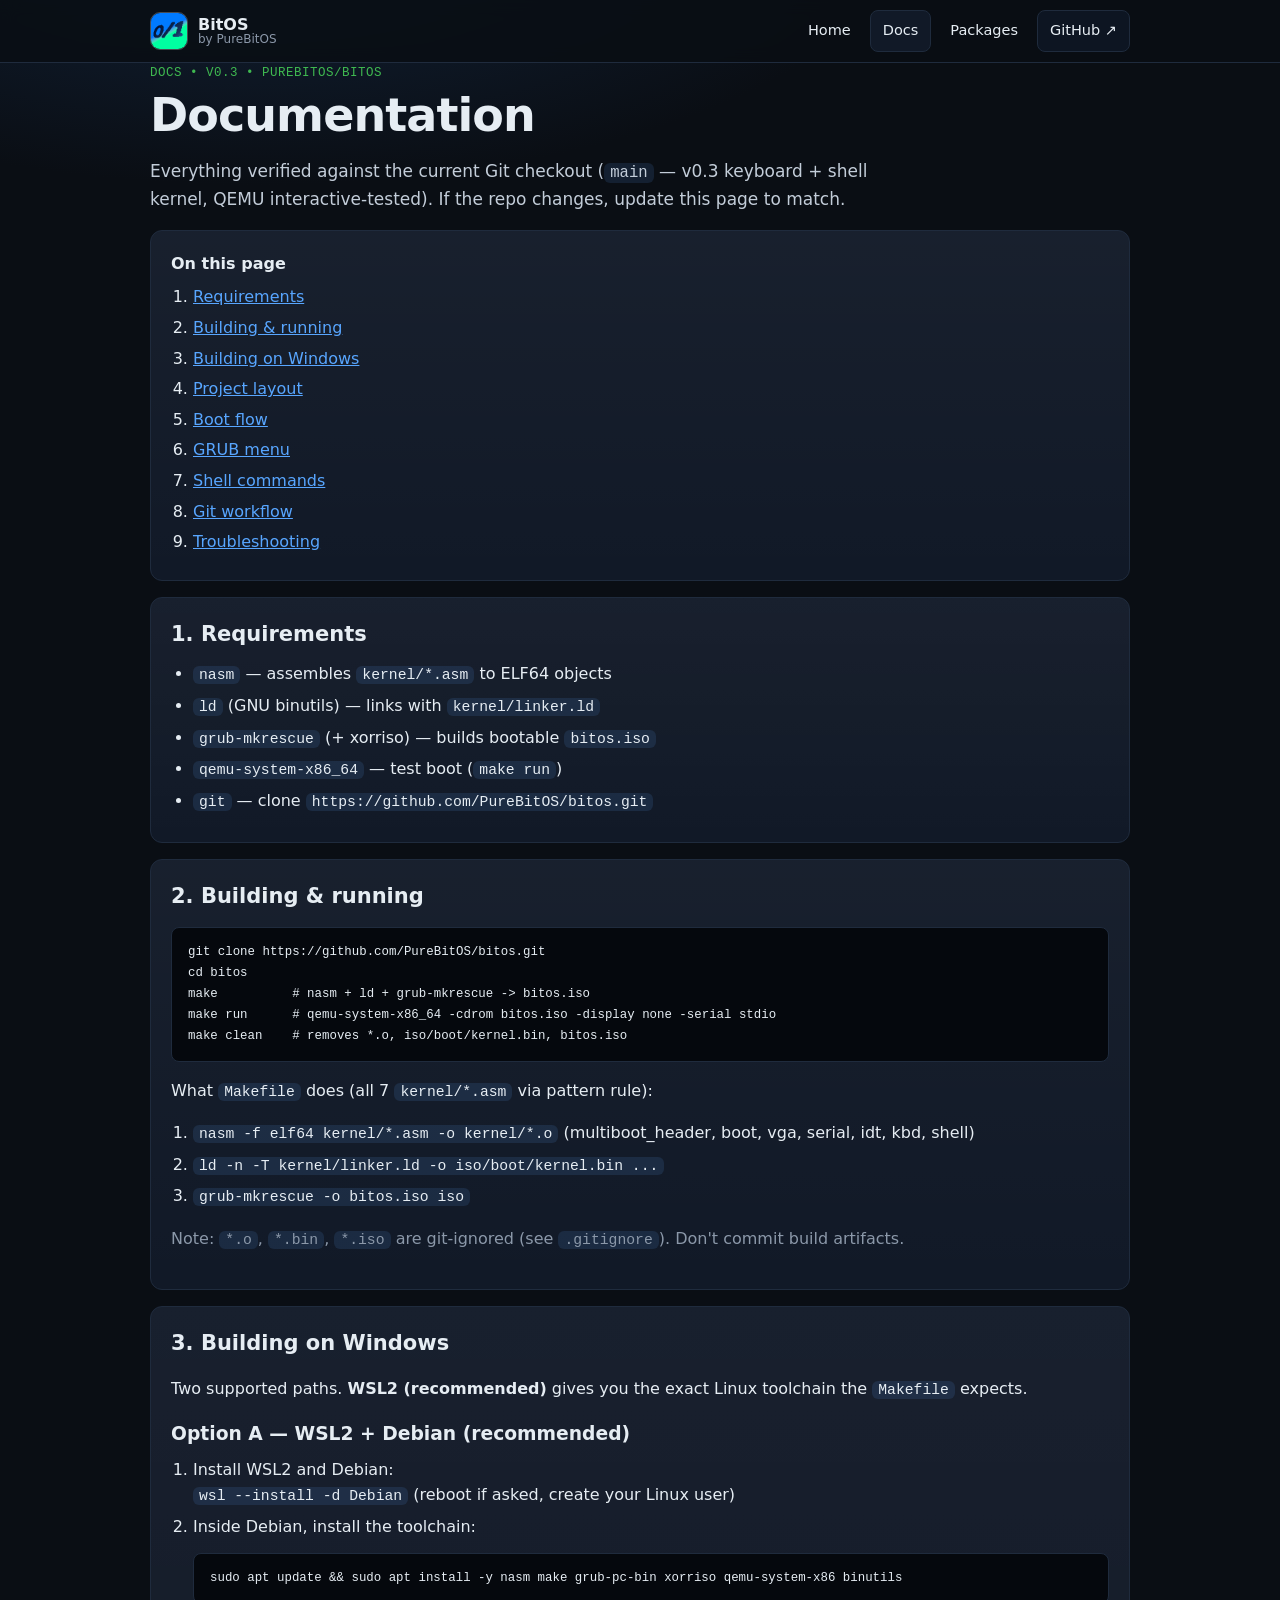
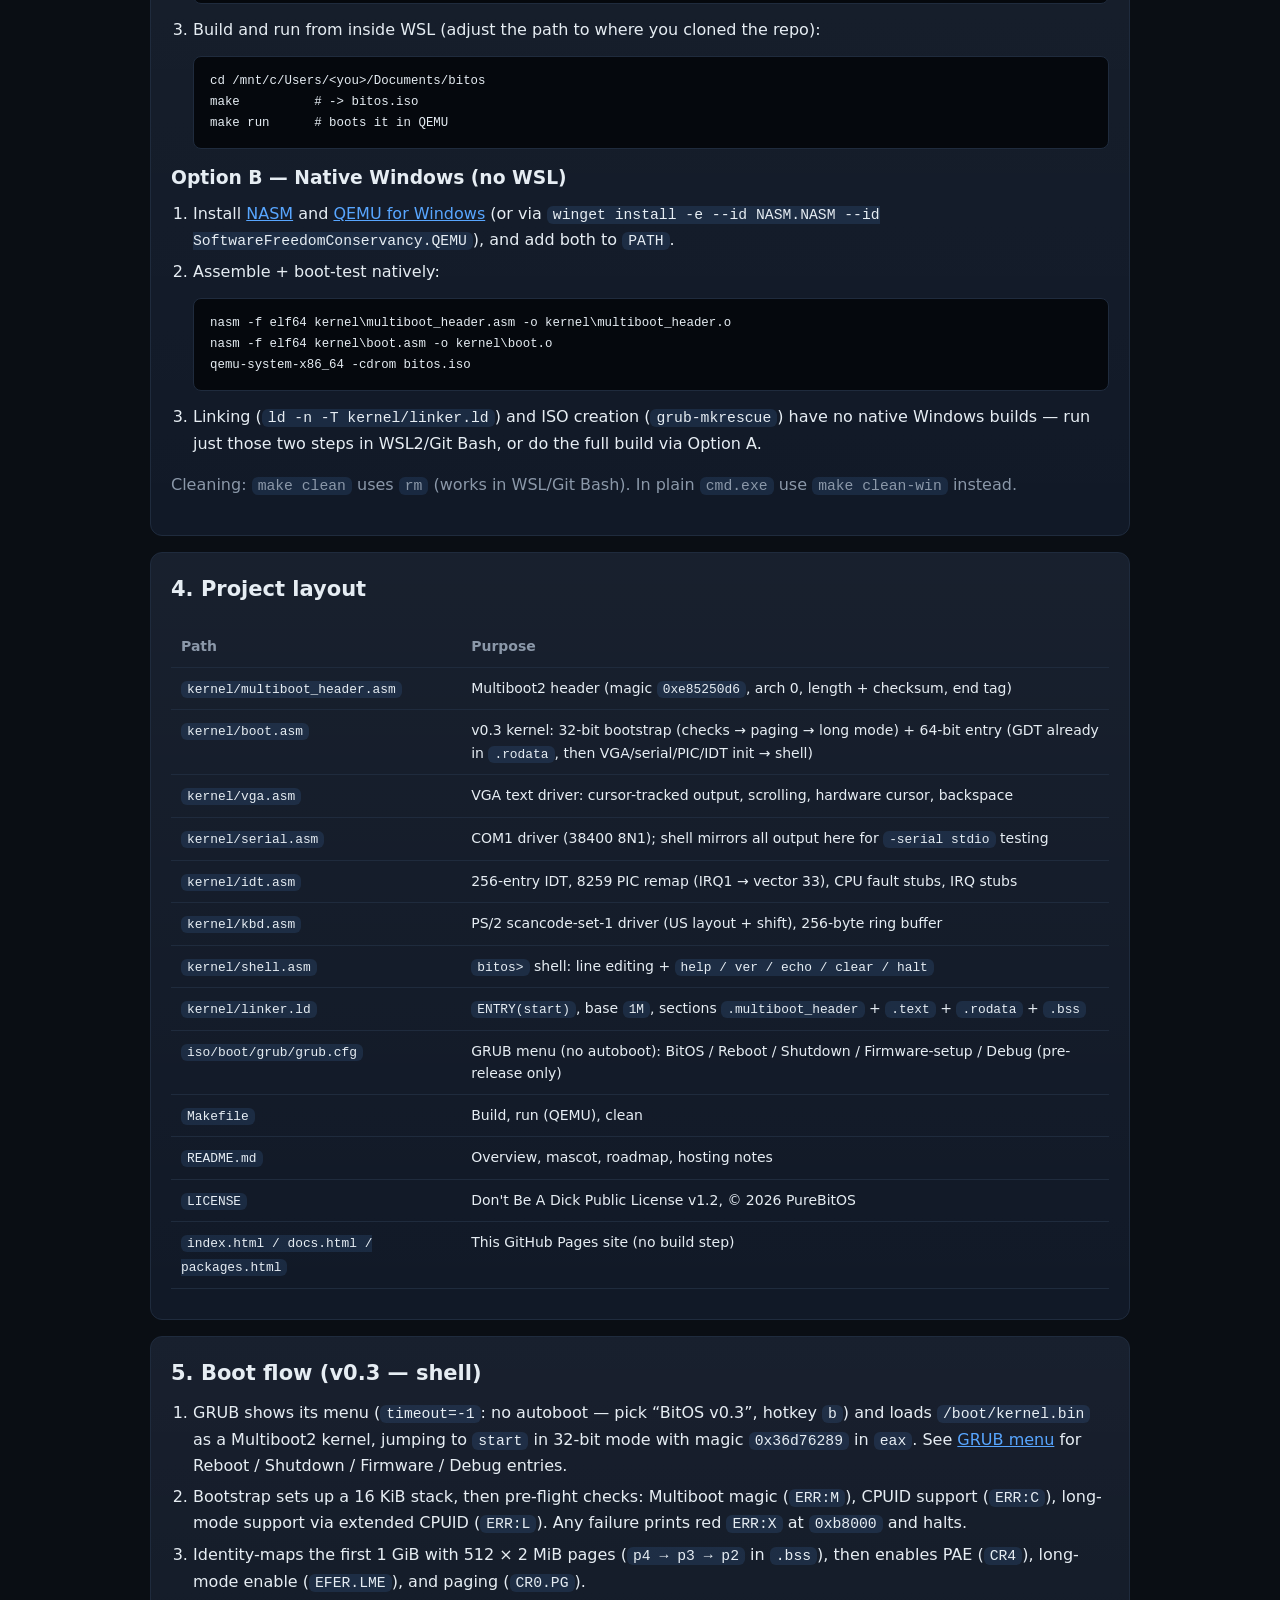
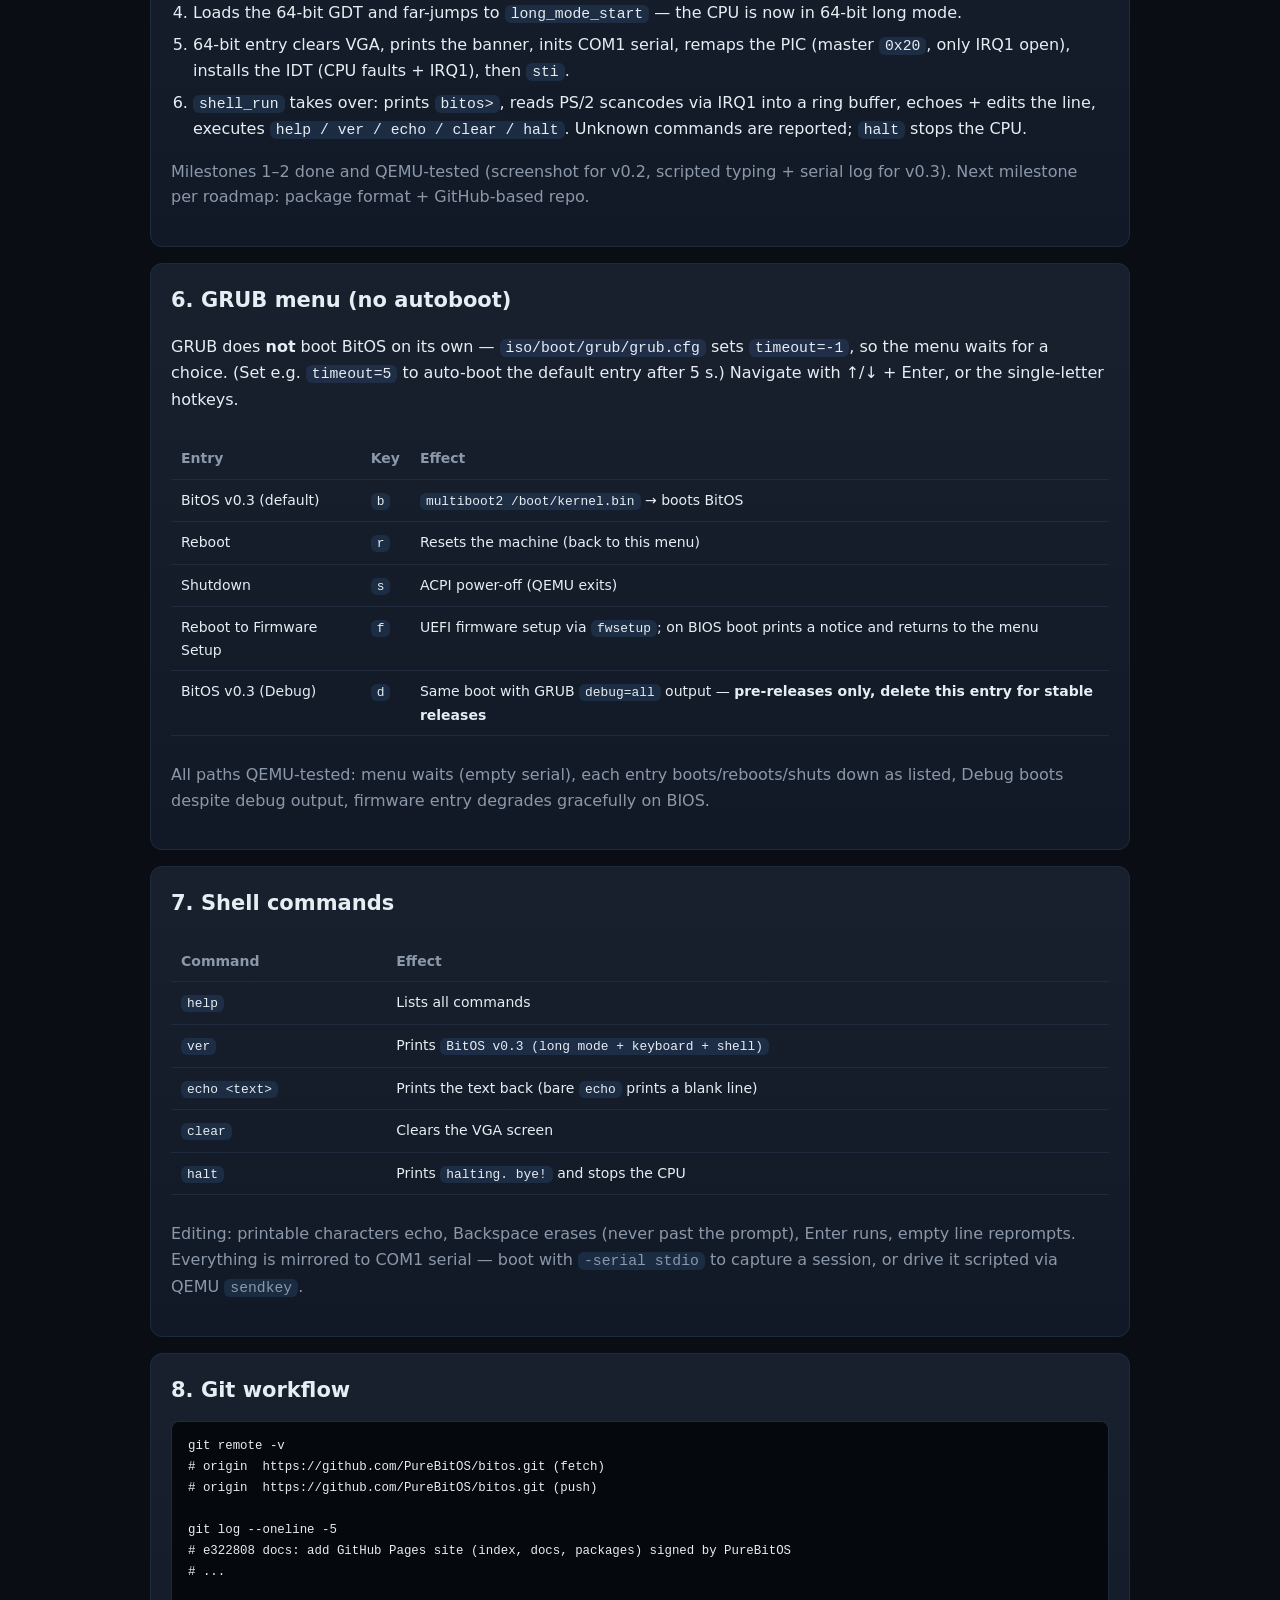
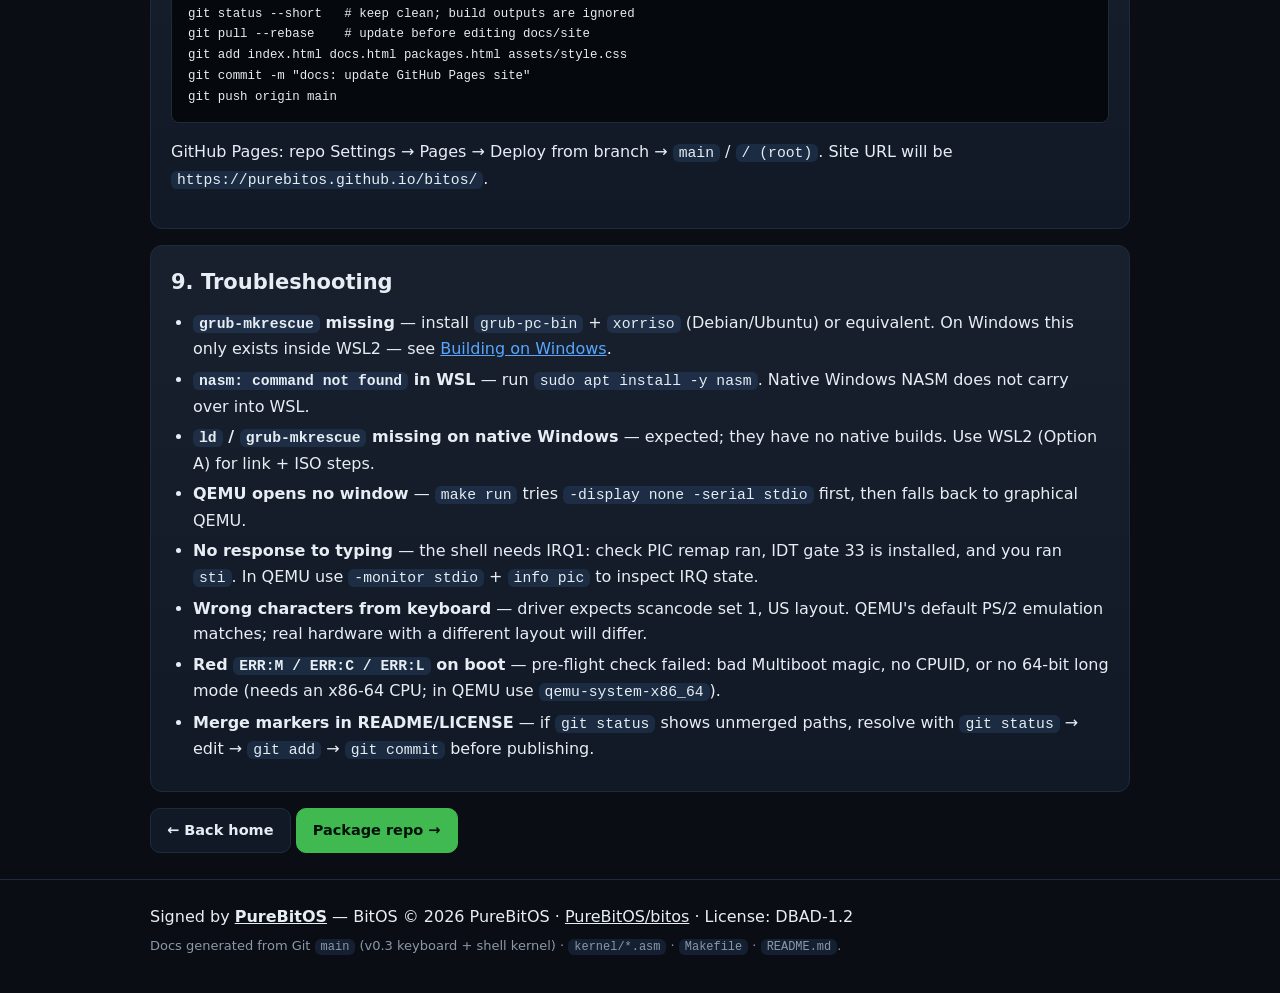
==== commit ad30f301: "feat: GRUB menu (no autoboot) with reboot/shutdown/firmware/debug signed by PureBitOS" ====
--- a/docs.html
+++ b/docs.html
@@ -38,6 +38,7 @@
       <li><a href="#windows">Building on Windows</a></li>
       <li><a href="#layout">Project layout</a></li>
       <li><a href="#boot">Boot flow</a></li>
+      <li><a href="#menu">GRUB menu</a></li>
       <li><a href="#shell">Shell commands</a></li>
       <li><a href="#git">Git workflow</a></li>
       <li><a href="#troubleshooting">Troubleshooting</a></li>
@@ -110,7 +111,7 @@
         <tr><td><code>kernel/kbd.asm</code></td><td>PS/2 scancode-set-1 driver (US layout + shift), 256-byte ring buffer</td></tr>
         <tr><td><code>kernel/shell.asm</code></td><td><code>bitos&gt;</code> shell: line editing + <code>help / ver / echo / clear / halt</code></td></tr>
         <tr><td><code>kernel/linker.ld</code></td><td><code>ENTRY(start)</code>, base <code>1M</code>, sections <code>.multiboot_header</code> + <code>.text</code> + <code>.rodata</code> + <code>.bss</code></td></tr>
-        <tr><td><code>iso/boot/grub/grub.cfg</code></td><td>GRUB entry: <code>multiboot2 /boot/kernel.bin</code> + <code>boot</code></td></tr>
+        <tr><td><code>iso/boot/grub/grub.cfg</code></td><td>GRUB menu (no autoboot): BitOS / Reboot / Shutdown / Firmware-setup / Debug (pre-release only)</td></tr>
         <tr><td><code>Makefile</code></td><td>Build, run (QEMU), clean</td></tr>
         <tr><td><code>README.md</code></td><td>Overview, mascot, roadmap, hosting notes</td></tr>
         <tr><td><code>LICENSE</code></td><td>Don't Be A Dick Public License v1.2, © 2026 PureBitOS</td></tr>
@@ -123,7 +124,7 @@
   <section id="boot" class="panel">
     <h2>5. Boot flow (v0.3 — shell)</h2>
     <ol>
-      <li>GRUB loads <code>/boot/kernel.bin</code> as a Multiboot2 kernel and jumps to <code>start</code> in 32-bit mode with magic <code>0x36d76289</code> in <code>eax</code>.</li>
+      <li>GRUB shows its menu (<code>timeout=-1</code>: no autoboot — pick “BitOS v0.3”, hotkey <code>b</code>) and loads <code>/boot/kernel.bin</code> as a Multiboot2 kernel, jumping to <code>start</code> in 32-bit mode with magic <code>0x36d76289</code> in <code>eax</code>. See <a href="#menu">GRUB menu</a> for Reboot / Shutdown / Firmware / Debug entries.</li>
       <li>Bootstrap sets up a 16 KiB stack, then pre-flight checks: Multiboot magic (<code>ERR:M</code>), CPUID support (<code>ERR:C</code>), long-mode support via extended CPUID (<code>ERR:L</code>). Any failure prints red <code>ERR:X</code> at <code>0xb8000</code> and halts.</li>
       <li>Identity-maps the first 1 GiB with 512 × 2 MiB pages (<code>p4 → p3 → p2</code> in <code>.bss</code>), then enables PAE (<code>CR4</code>), long-mode enable (<code>EFER.LME</code>), and paging (<code>CR0.PG</code>).</li>
       <li>Loads the 64-bit GDT and far-jumps to <code>long_mode_start</code> — the CPU is now in 64-bit long mode.</li>
@@ -133,8 +134,26 @@
     <p class="muted">Milestones 1–2 done and QEMU-tested (screenshot for v0.2, scripted typing + serial log for v0.3). Next milestone per roadmap: package format + GitHub-based repo.</p>
   </section>
 
+  <section id="menu" class="panel">
+    <h2>6. GRUB menu (no autoboot)</h2>
+    <p>GRUB does <strong>not</strong> boot BitOS on its own — <code>iso/boot/grub/grub.cfg</code> sets <code>timeout=-1</code>, so the menu waits for a choice. (Set e.g. <code>timeout=5</code> to auto-boot the default entry after 5 s.) Navigate with ↑/↓ + Enter, or the single-letter hotkeys.</p>
+    <div class="table-wrap">
+    <table>
+      <thead><tr><th>Entry</th><th>Key</th><th>Effect</th></tr></thead>
+      <tbody>
+        <tr><td>BitOS v0.3 (default)</td><td><code>b</code></td><td><code>multiboot2 /boot/kernel.bin</code> → boots BitOS</td></tr>
+        <tr><td>Reboot</td><td><code>r</code></td><td>Resets the machine (back to this menu)</td></tr>
+        <tr><td>Shutdown</td><td><code>s</code></td><td>ACPI power-off (QEMU exits)</td></tr>
+        <tr><td>Reboot to Firmware Setup</td><td><code>f</code></td><td>UEFI firmware setup via <code>fwsetup</code>; on BIOS boot prints a notice and returns to the menu</td></tr>
+        <tr><td>BitOS v0.3 (Debug)</td><td><code>d</code></td><td>Same boot with GRUB <code>debug=all</code> output — <strong>pre-releases only, delete this entry for stable releases</strong></td></tr>
+      </tbody>
+    </table>
+    </div>
+    <p class="muted">All paths QEMU-tested: menu waits (empty serial), each entry boots/reboots/shuts down as listed, Debug boots despite debug output, firmware entry degrades gracefully on BIOS.</p>
+  </section>
+
   <section id="shell" class="panel">
-    <h2>6. Shell commands</h2>
+    <h2>7. Shell commands</h2>
     <div class="table-wrap">
     <table>
       <thead><tr><th>Command</th><th>Effect</th></tr></thead>
@@ -151,7 +170,7 @@
   </section>
 
   <section id="git" class="panel">
-    <h2>7. Git workflow</h2>
+    <h2>8. Git workflow</h2>
 <pre><code>git remote -v
 # origin  https://github.com/PureBitOS/bitos.git (fetch)
 # origin  https://github.com/PureBitOS/bitos.git (push)
@@ -169,7 +188,7 @@
   </section>
 
   <section id="troubleshooting" class="panel">
-    <h2>8. Troubleshooting</h2>
+    <h2>9. Troubleshooting</h2>
     <ul>
       <li><strong><code>grub-mkrescue</code> missing</strong> — install <code>grub-pc-bin</code> + <code>xorriso</code> (Debian/Ubuntu) or equivalent. On Windows this only exists inside WSL2 — see <a href="#windows">Building on Windows</a>.</li>
       <li><strong><code>nasm: command not found</code> in WSL</strong> — run <code>sudo apt install -y nasm</code>. Native Windows NASM does not carry over into WSL.</li>
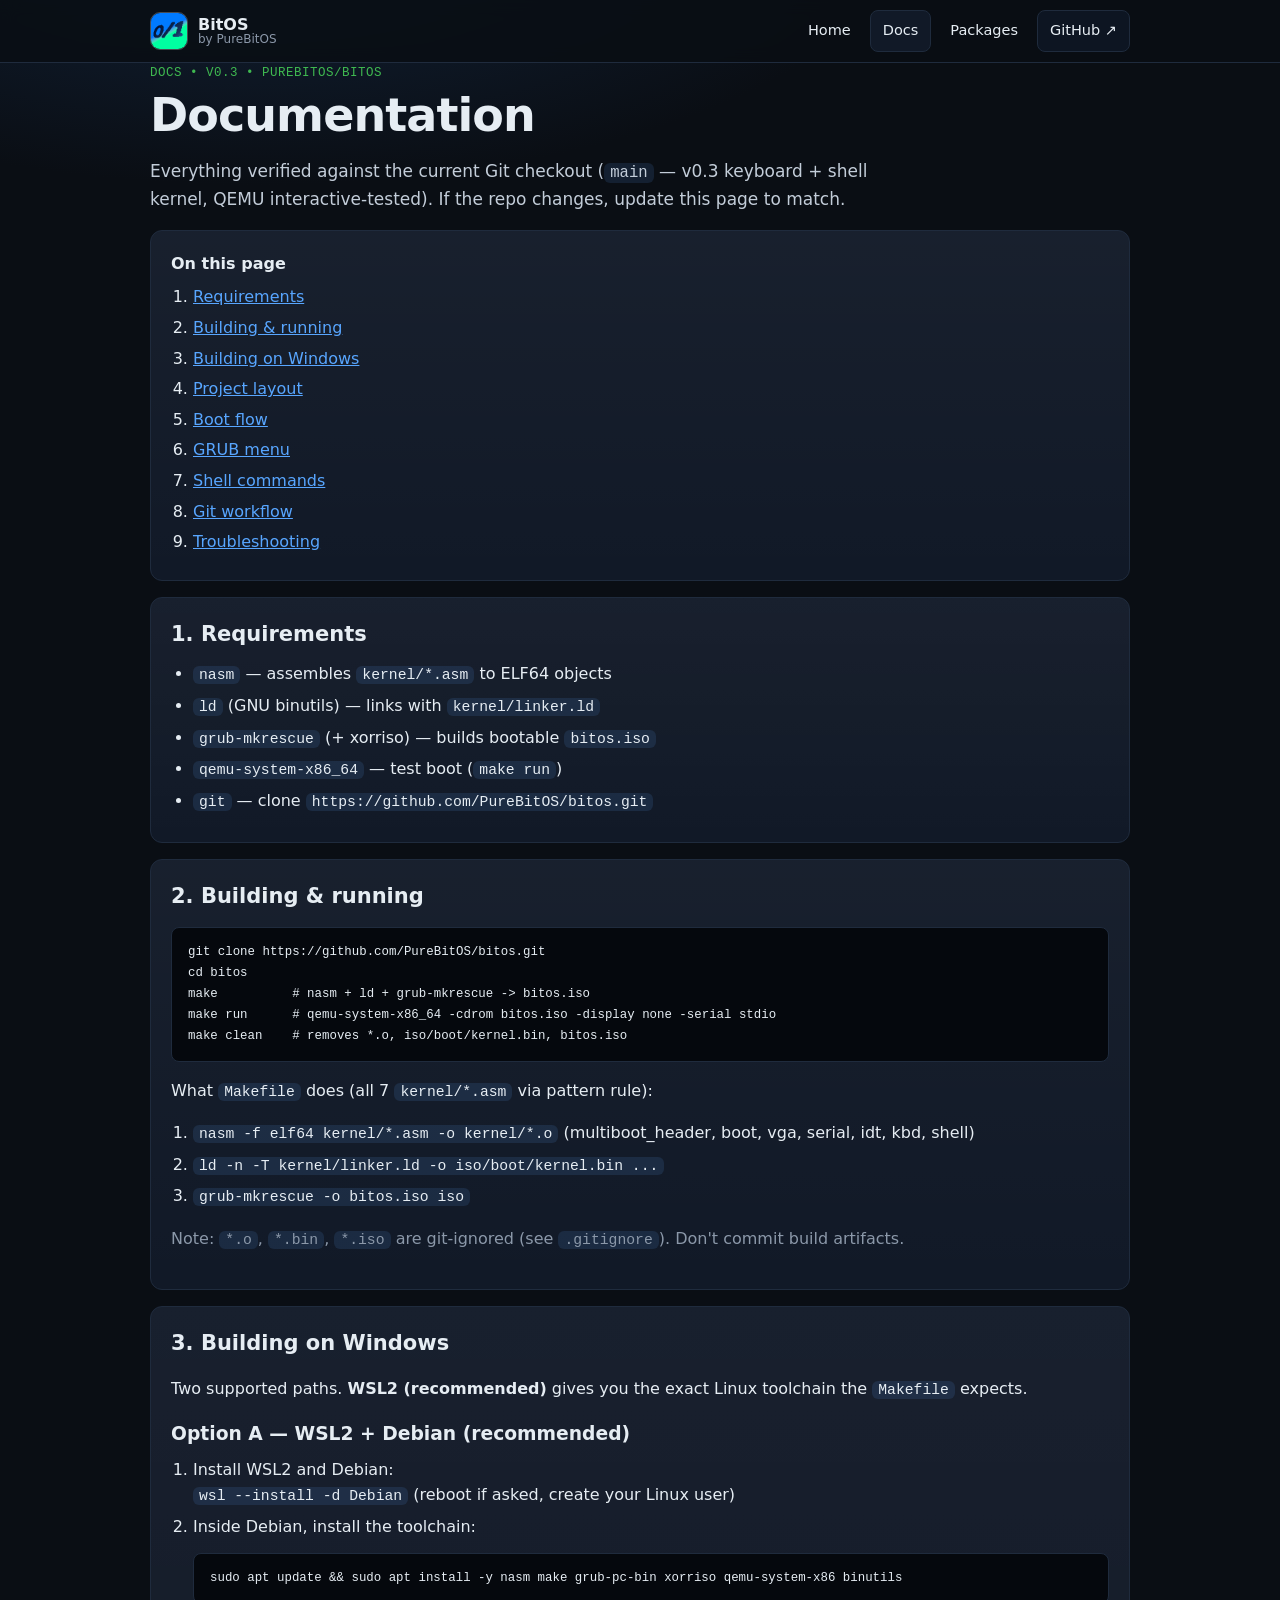
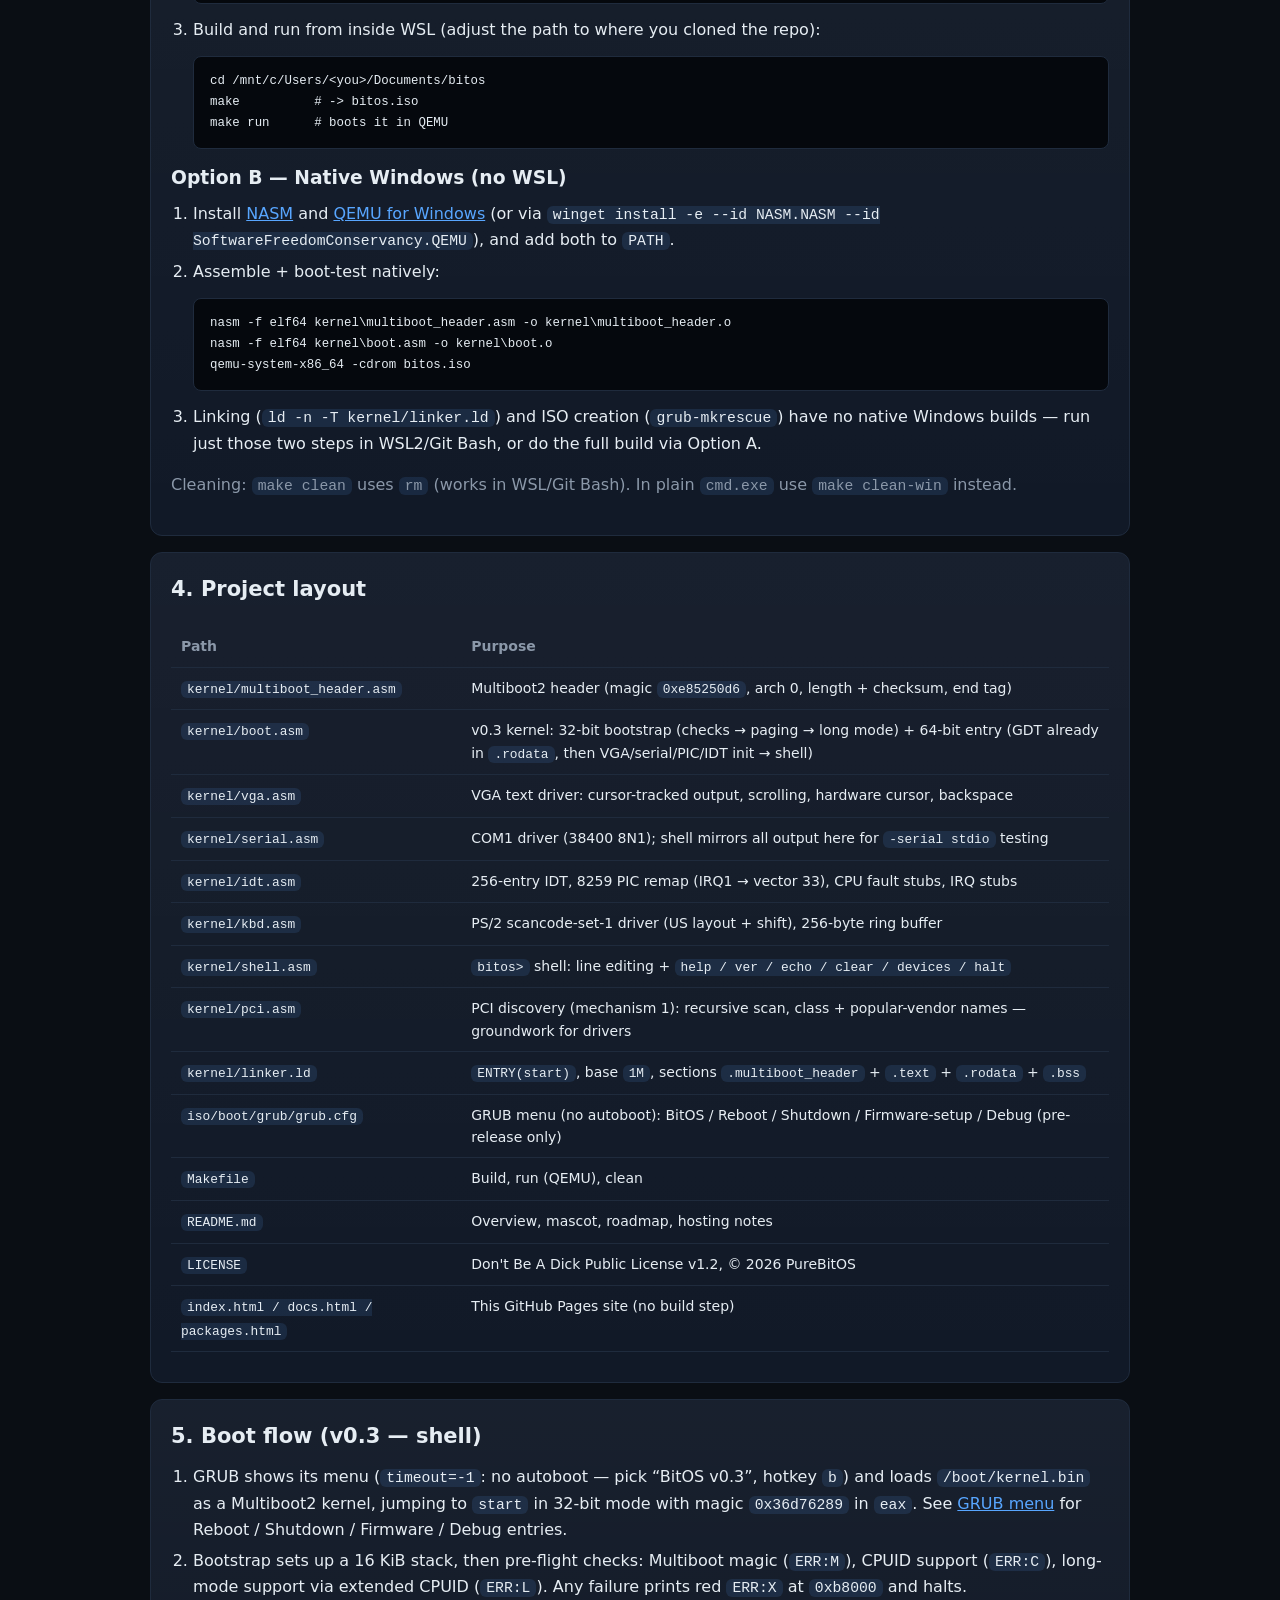
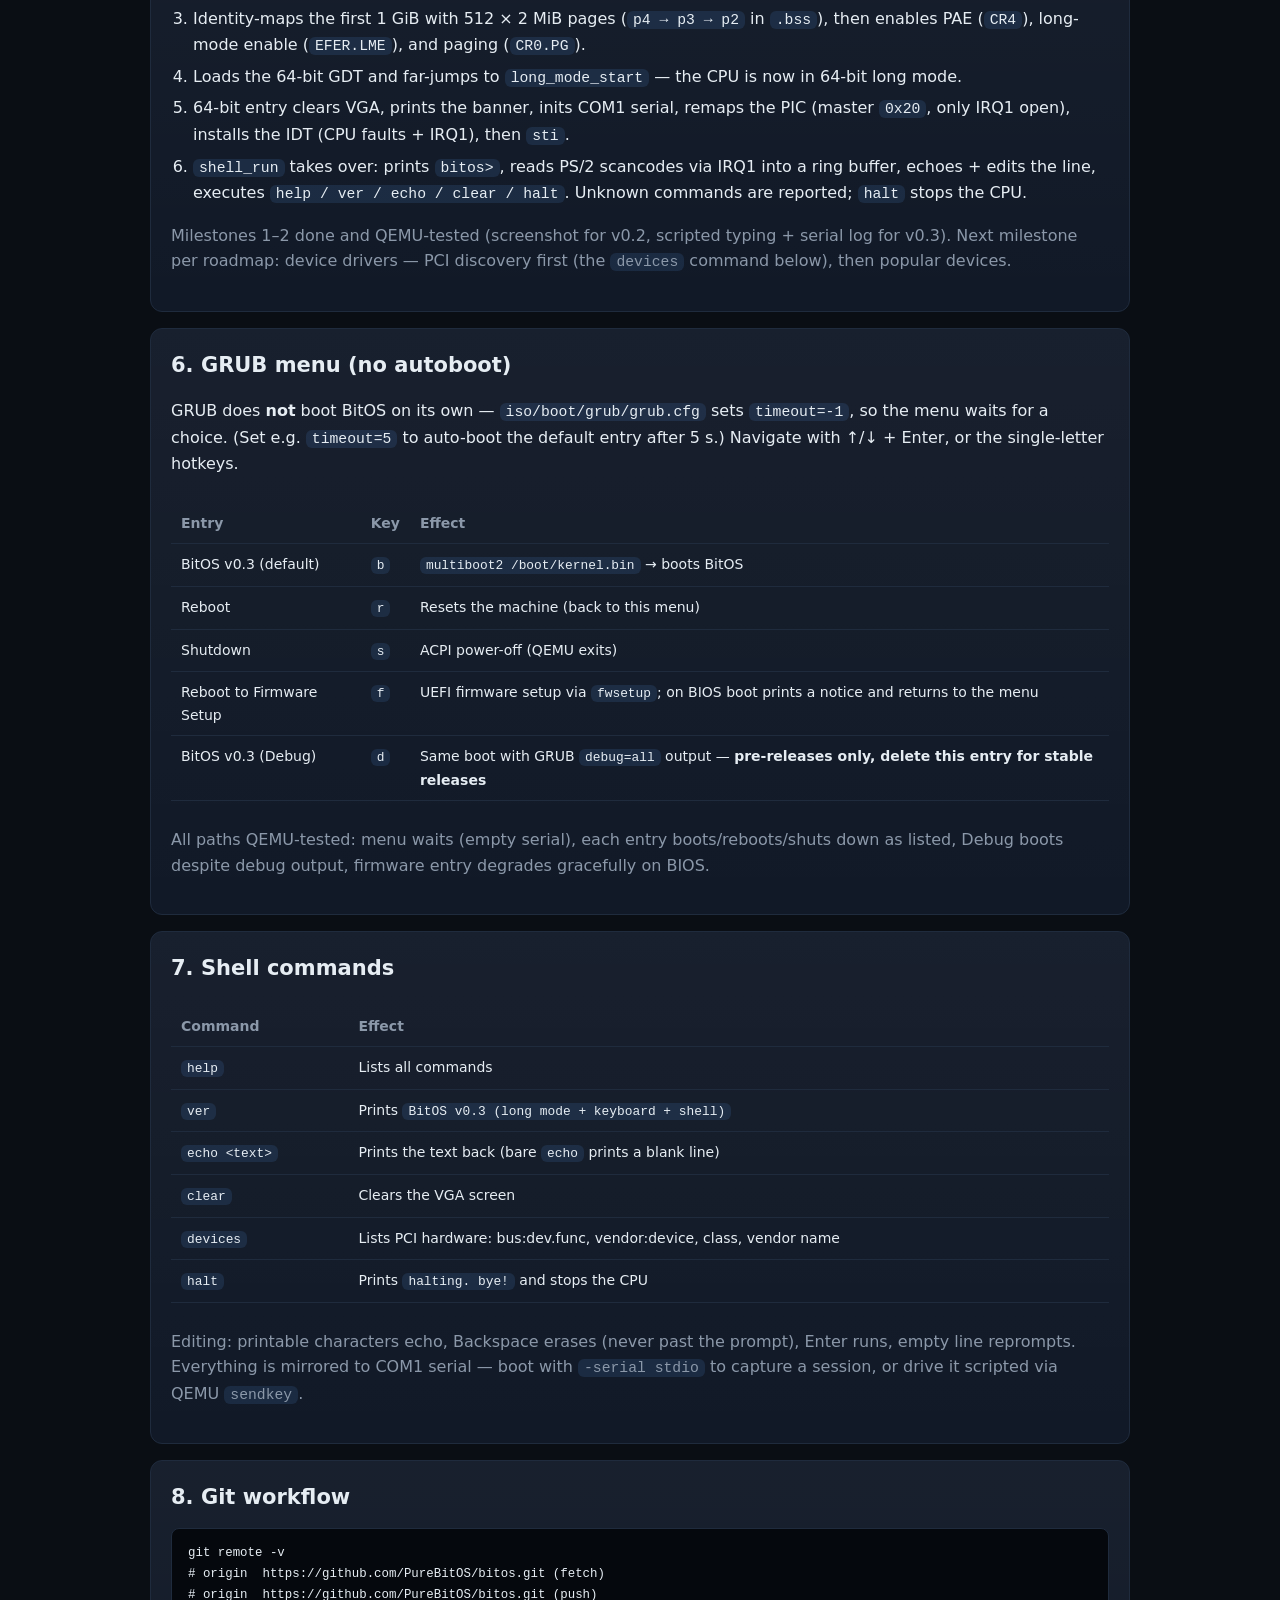
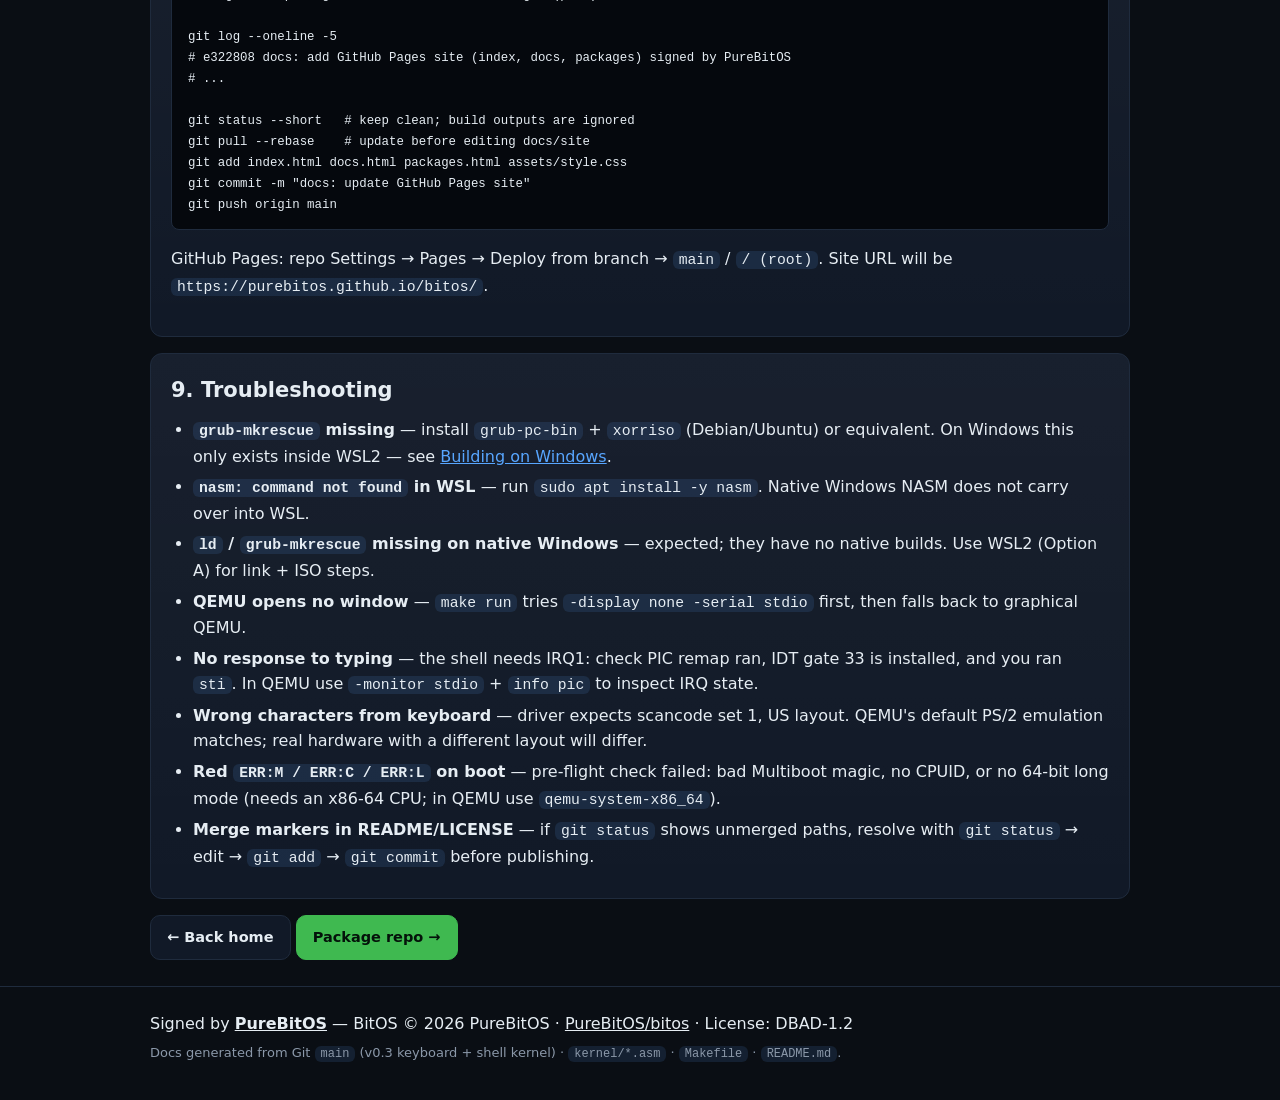
==== commit 958089ad: "feat: PCI device discovery (devices cmd), fixed roadmap dupes signed by PureBitOS" ====
--- a/docs.html
+++ b/docs.html
@@ -109,7 +109,8 @@
         <tr><td><code>kernel/serial.asm</code></td><td>COM1 driver (38400 8N1); shell mirrors all output here for <code>-serial stdio</code> testing</td></tr>
         <tr><td><code>kernel/idt.asm</code></td><td>256-entry IDT, 8259 PIC remap (IRQ1 → vector 33), CPU fault stubs, IRQ stubs</td></tr>
         <tr><td><code>kernel/kbd.asm</code></td><td>PS/2 scancode-set-1 driver (US layout + shift), 256-byte ring buffer</td></tr>
-        <tr><td><code>kernel/shell.asm</code></td><td><code>bitos&gt;</code> shell: line editing + <code>help / ver / echo / clear / halt</code></td></tr>
+        <tr><td><code>kernel/shell.asm</code></td><td><code>bitos&gt;</code> shell: line editing + <code>help / ver / echo / clear / devices / halt</code></td></tr>
+        <tr><td><code>kernel/pci.asm</code></td><td>PCI discovery (mechanism 1): recursive scan, class + popular-vendor names — groundwork for drivers</td></tr>
         <tr><td><code>kernel/linker.ld</code></td><td><code>ENTRY(start)</code>, base <code>1M</code>, sections <code>.multiboot_header</code> + <code>.text</code> + <code>.rodata</code> + <code>.bss</code></td></tr>
         <tr><td><code>iso/boot/grub/grub.cfg</code></td><td>GRUB menu (no autoboot): BitOS / Reboot / Shutdown / Firmware-setup / Debug (pre-release only)</td></tr>
         <tr><td><code>Makefile</code></td><td>Build, run (QEMU), clean</td></tr>
@@ -131,7 +132,7 @@
       <li>64-bit entry clears VGA, prints the banner, inits COM1 serial, remaps the PIC (master <code>0x20</code>, only IRQ1 open), installs the IDT (CPU faults + IRQ1), then <code>sti</code>.</li>
       <li><code>shell_run</code> takes over: prints <code>bitos&gt;</code>, reads PS/2 scancodes via IRQ1 into a ring buffer, echoes + edits the line, executes <code>help / ver / echo / clear / halt</code>. Unknown commands are reported; <code>halt</code> stops the CPU.</li>
     </ol>
-    <p class="muted">Milestones 1–2 done and QEMU-tested (screenshot for v0.2, scripted typing + serial log for v0.3). Next milestone per roadmap: package format + GitHub-based repo.</p>
+    <p class="muted">Milestones 1–2 done and QEMU-tested (screenshot for v0.2, scripted typing + serial log for v0.3). Next milestone per roadmap: device drivers — PCI discovery first (the <code>devices</code> command below), then popular devices.</p>
   </section>
 
   <section id="menu" class="panel">
@@ -162,6 +163,7 @@
         <tr><td><code>ver</code></td><td>Prints <code>BitOS v0.3 (long mode + keyboard + shell)</code></td></tr>
         <tr><td><code>echo &lt;text&gt;</code></td><td>Prints the text back (bare <code>echo</code> prints a blank line)</td></tr>
         <tr><td><code>clear</code></td><td>Clears the VGA screen</td></tr>
+        <tr><td><code>devices</code></td><td>Lists PCI hardware: bus:dev.func, vendor:device, class, vendor name</td></tr>
         <tr><td><code>halt</code></td><td>Prints <code>halting. bye!</code> and stops the CPU</td></tr>
       </tbody>
     </table>
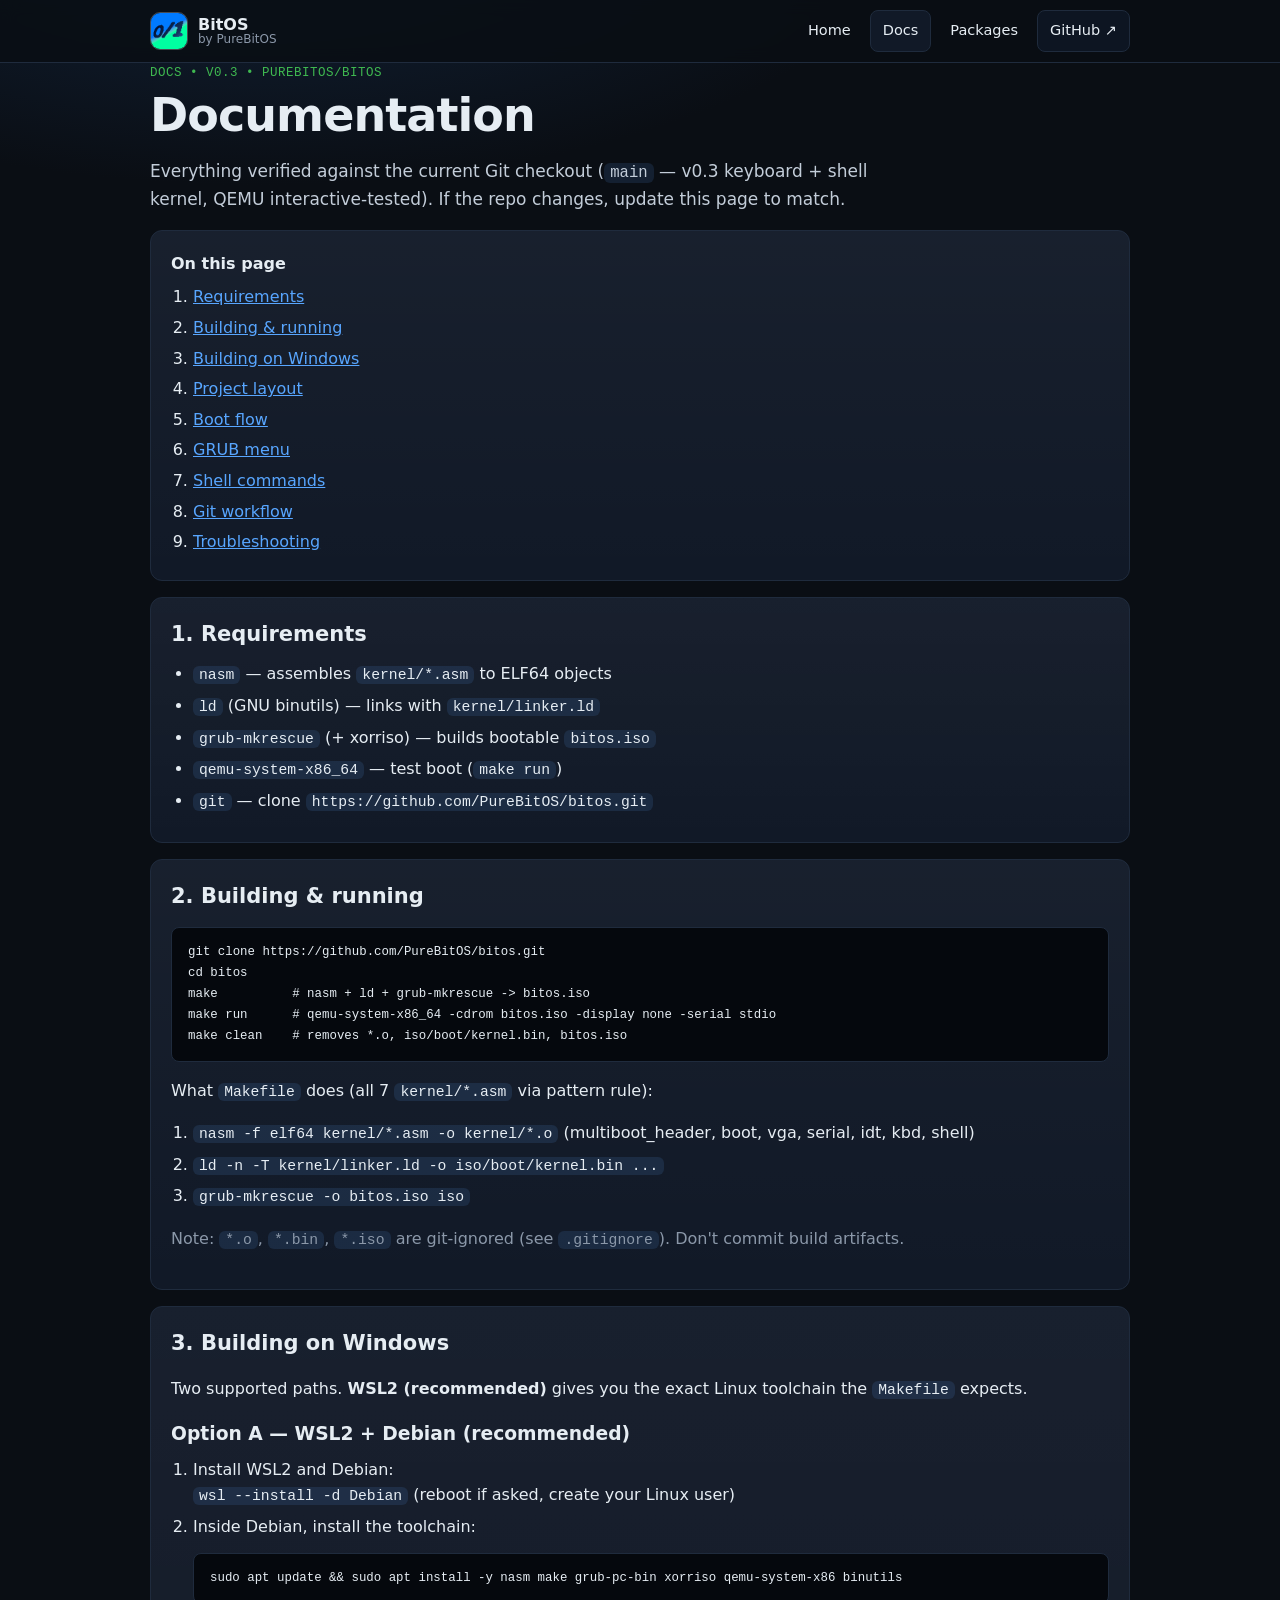
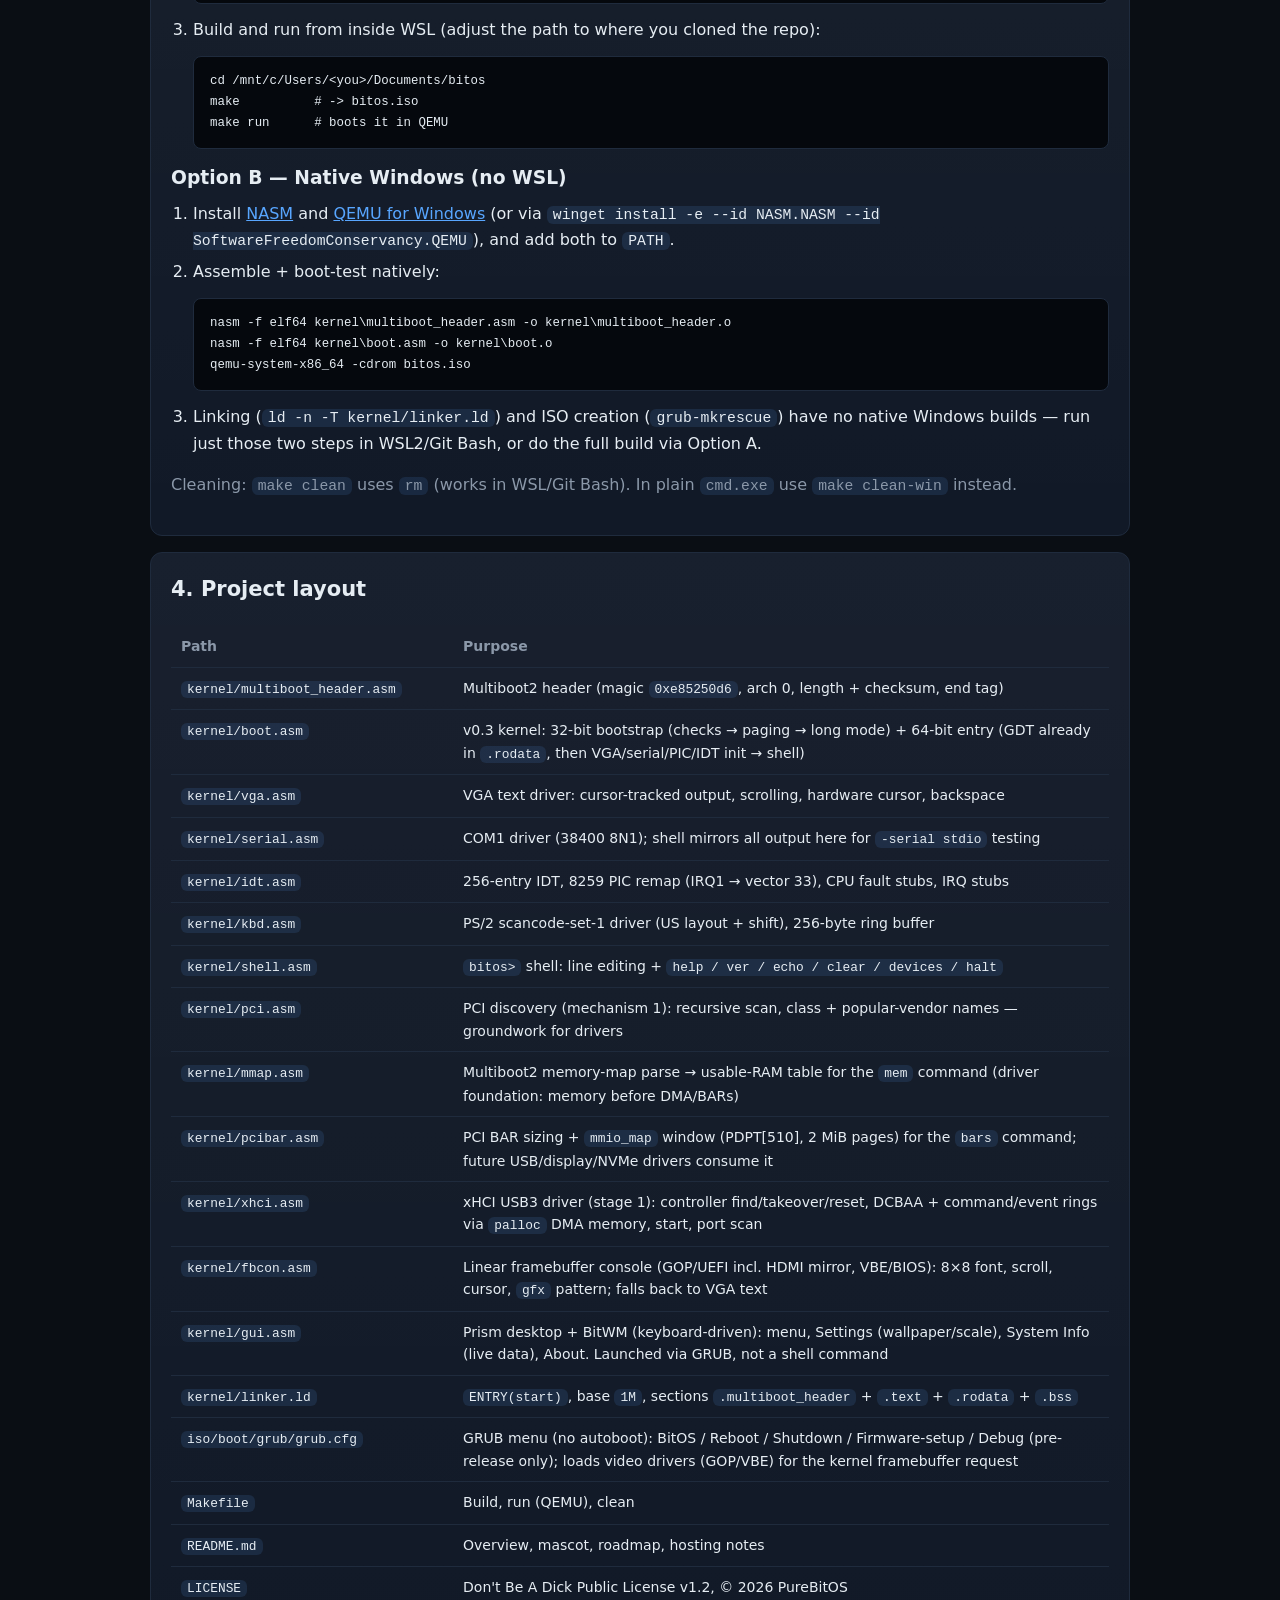
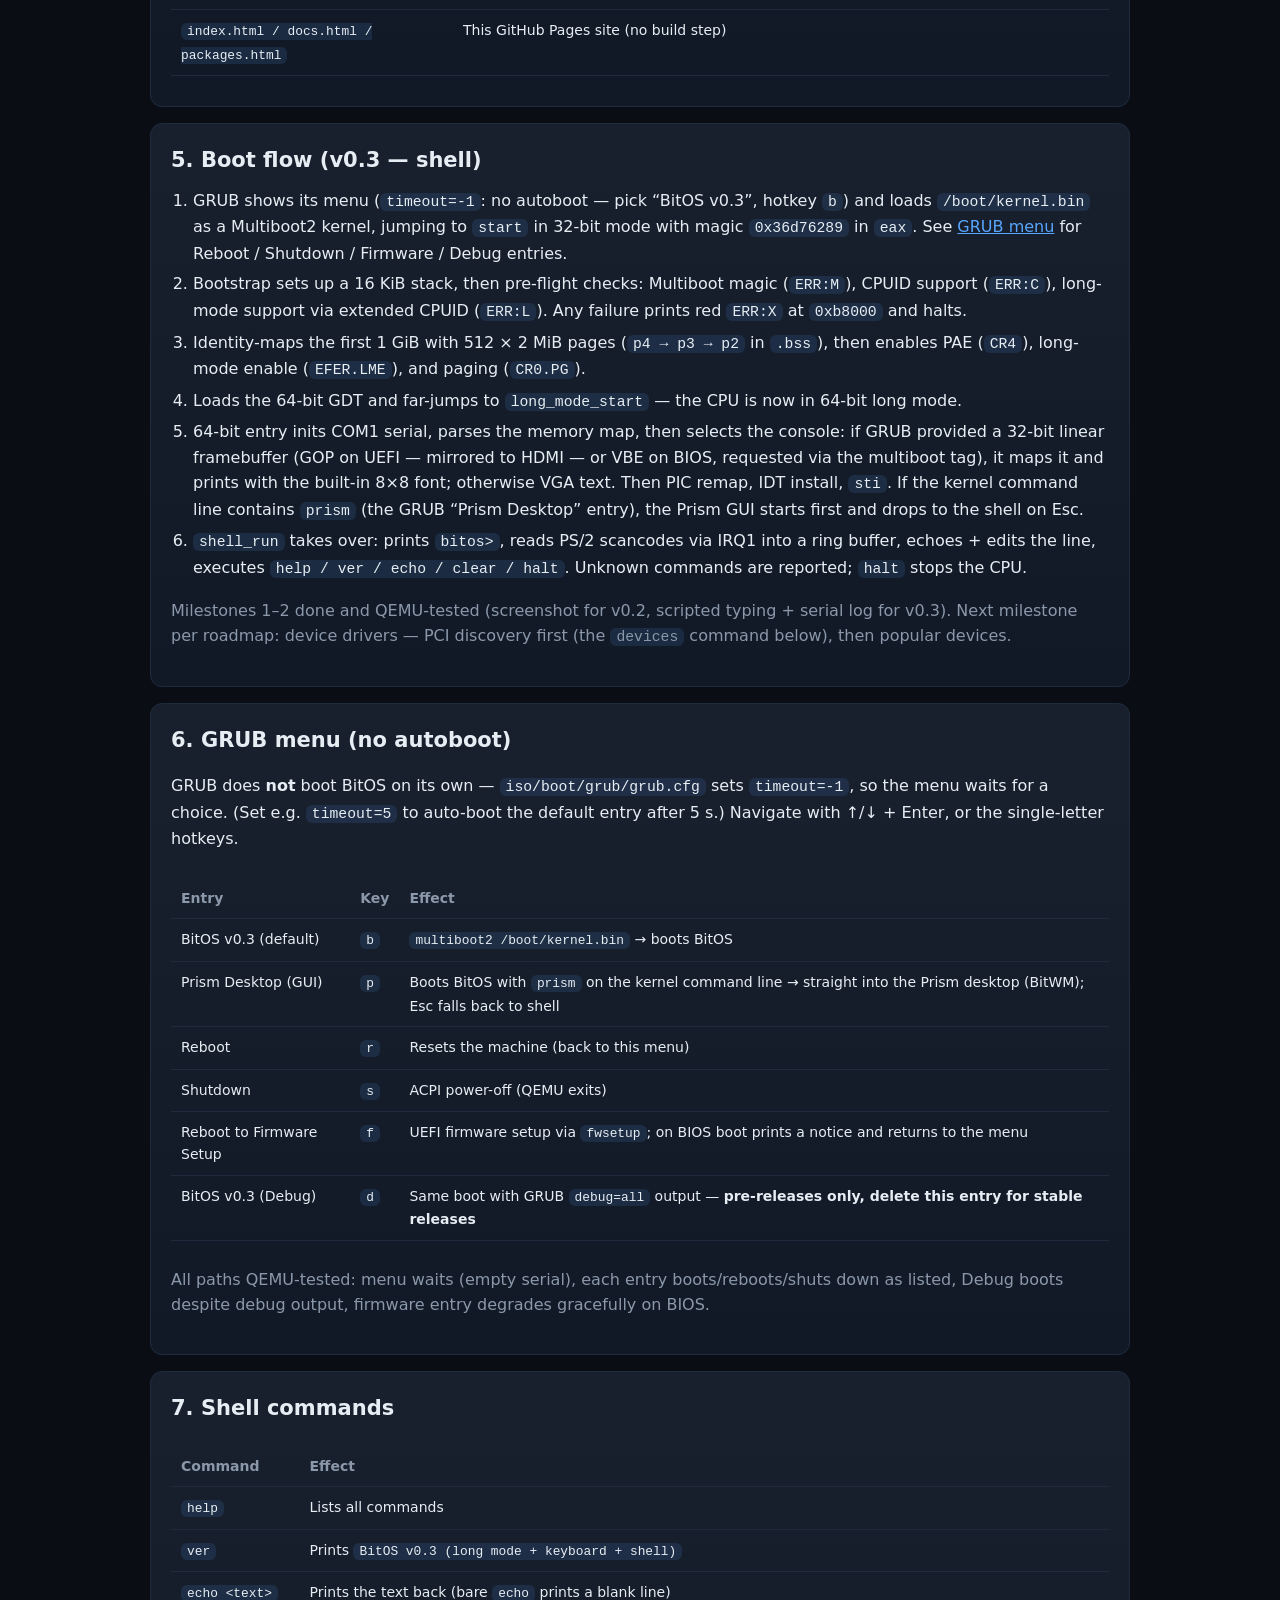
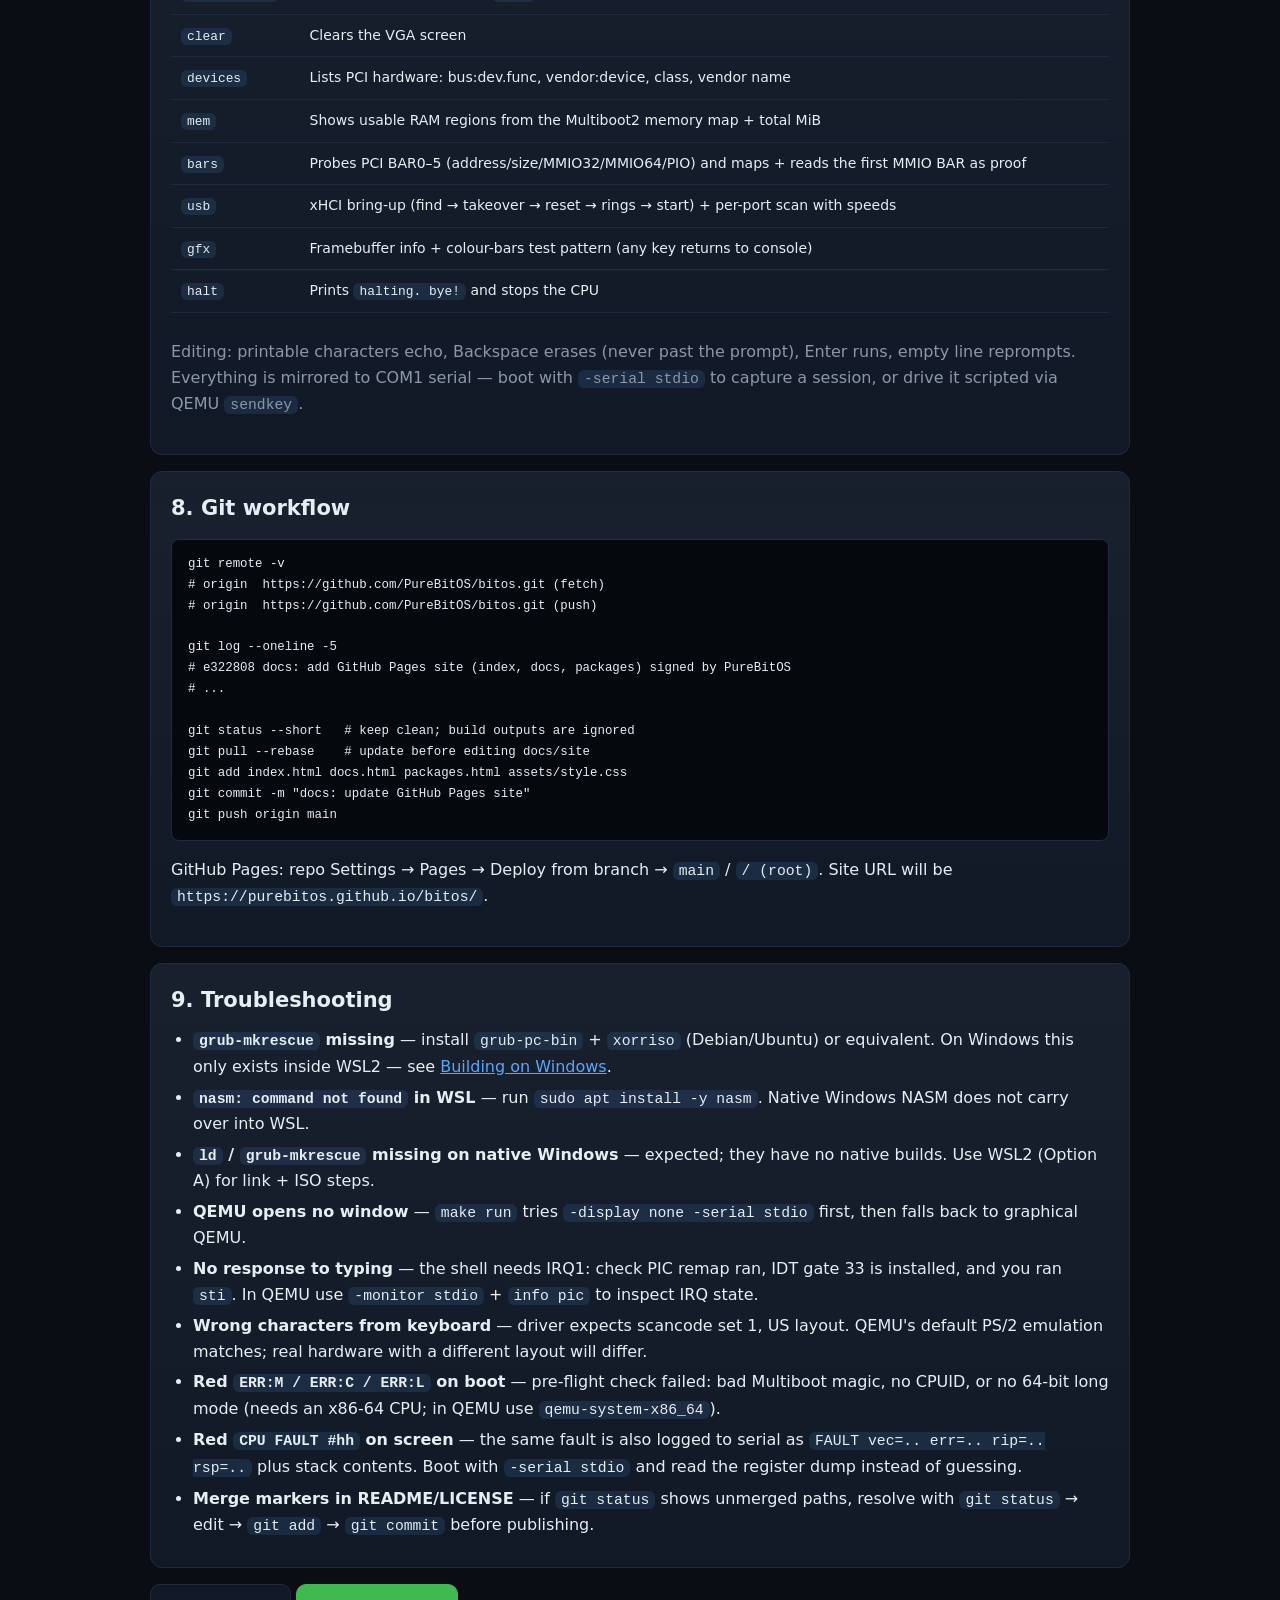
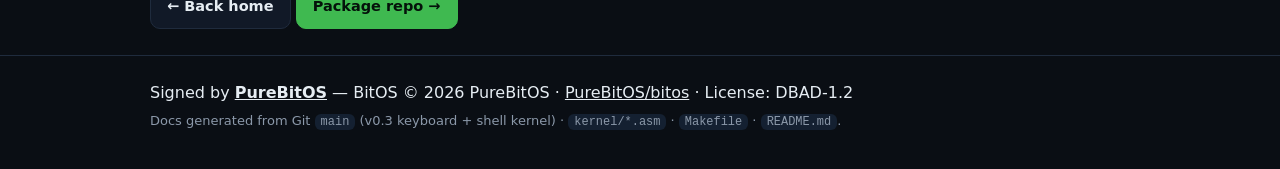
==== commit 20422323: "feat: Prism desktop via GRUB, framebuffer console, drivers batch signed by PureBitOS" ====
--- a/docs.html
+++ b/docs.html
@@ -111,8 +111,13 @@
         <tr><td><code>kernel/kbd.asm</code></td><td>PS/2 scancode-set-1 driver (US layout + shift), 256-byte ring buffer</td></tr>
         <tr><td><code>kernel/shell.asm</code></td><td><code>bitos&gt;</code> shell: line editing + <code>help / ver / echo / clear / devices / halt</code></td></tr>
         <tr><td><code>kernel/pci.asm</code></td><td>PCI discovery (mechanism 1): recursive scan, class + popular-vendor names — groundwork for drivers</td></tr>
+        <tr><td><code>kernel/mmap.asm</code></td><td>Multiboot2 memory-map parse → usable-RAM table for the <code>mem</code> command (driver foundation: memory before DMA/BARs)</td></tr>
+        <tr><td><code>kernel/pcibar.asm</code></td><td>PCI BAR sizing + <code>mmio_map</code> window (PDPT[510], 2 MiB pages) for the <code>bars</code> command; future USB/display/NVMe drivers consume it</td></tr>
+        <tr><td><code>kernel/xhci.asm</code></td><td>xHCI USB3 driver (stage 1): controller find/takeover/reset, DCBAA + command/event rings via <code>palloc</code> DMA memory, start, port scan</td></tr>
+        <tr><td><code>kernel/fbcon.asm</code></td><td>Linear framebuffer console (GOP/UEFI incl. HDMI mirror, VBE/BIOS): 8×8 font, scroll, cursor, <code>gfx</code> pattern; falls back to VGA text</td></tr>
+        <tr><td><code>kernel/gui.asm</code></td><td>Prism desktop + BitWM (keyboard-driven): menu, Settings (wallpaper/scale), System Info (live data), About. Launched via GRUB, not a shell command</td></tr>
         <tr><td><code>kernel/linker.ld</code></td><td><code>ENTRY(start)</code>, base <code>1M</code>, sections <code>.multiboot_header</code> + <code>.text</code> + <code>.rodata</code> + <code>.bss</code></td></tr>
-        <tr><td><code>iso/boot/grub/grub.cfg</code></td><td>GRUB menu (no autoboot): BitOS / Reboot / Shutdown / Firmware-setup / Debug (pre-release only)</td></tr>
+        <tr><td><code>iso/boot/grub/grub.cfg</code></td><td>GRUB menu (no autoboot): BitOS / Reboot / Shutdown / Firmware-setup / Debug (pre-release only); loads video drivers (GOP/VBE) for the kernel framebuffer request</td></tr>
         <tr><td><code>Makefile</code></td><td>Build, run (QEMU), clean</td></tr>
         <tr><td><code>README.md</code></td><td>Overview, mascot, roadmap, hosting notes</td></tr>
         <tr><td><code>LICENSE</code></td><td>Don't Be A Dick Public License v1.2, © 2026 PureBitOS</td></tr>
@@ -129,7 +134,7 @@
       <li>Bootstrap sets up a 16 KiB stack, then pre-flight checks: Multiboot magic (<code>ERR:M</code>), CPUID support (<code>ERR:C</code>), long-mode support via extended CPUID (<code>ERR:L</code>). Any failure prints red <code>ERR:X</code> at <code>0xb8000</code> and halts.</li>
       <li>Identity-maps the first 1 GiB with 512 × 2 MiB pages (<code>p4 → p3 → p2</code> in <code>.bss</code>), then enables PAE (<code>CR4</code>), long-mode enable (<code>EFER.LME</code>), and paging (<code>CR0.PG</code>).</li>
       <li>Loads the 64-bit GDT and far-jumps to <code>long_mode_start</code> — the CPU is now in 64-bit long mode.</li>
-      <li>64-bit entry clears VGA, prints the banner, inits COM1 serial, remaps the PIC (master <code>0x20</code>, only IRQ1 open), installs the IDT (CPU faults + IRQ1), then <code>sti</code>.</li>
+      <li>64-bit entry inits COM1 serial, parses the memory map, then selects the console: if GRUB provided a 32-bit linear framebuffer (GOP on UEFI — mirrored to HDMI — or VBE on BIOS, requested via the multiboot tag), it maps it and prints with the built-in 8×8 font; otherwise VGA text. Then PIC remap, IDT install, <code>sti</code>. If the kernel command line contains <code>prism</code> (the GRUB “Prism Desktop” entry), the Prism GUI starts first and drops to the shell on Esc.</li>
       <li><code>shell_run</code> takes over: prints <code>bitos&gt;</code>, reads PS/2 scancodes via IRQ1 into a ring buffer, echoes + edits the line, executes <code>help / ver / echo / clear / halt</code>. Unknown commands are reported; <code>halt</code> stops the CPU.</li>
     </ol>
     <p class="muted">Milestones 1–2 done and QEMU-tested (screenshot for v0.2, scripted typing + serial log for v0.3). Next milestone per roadmap: device drivers — PCI discovery first (the <code>devices</code> command below), then popular devices.</p>
@@ -143,6 +148,7 @@
       <thead><tr><th>Entry</th><th>Key</th><th>Effect</th></tr></thead>
       <tbody>
         <tr><td>BitOS v0.3 (default)</td><td><code>b</code></td><td><code>multiboot2 /boot/kernel.bin</code> → boots BitOS</td></tr>
+        <tr><td>Prism Desktop (GUI)</td><td><code>p</code></td><td>Boots BitOS with <code>prism</code> on the kernel command line → straight into the Prism desktop (BitWM); Esc falls back to shell</td></tr>
         <tr><td>Reboot</td><td><code>r</code></td><td>Resets the machine (back to this menu)</td></tr>
         <tr><td>Shutdown</td><td><code>s</code></td><td>ACPI power-off (QEMU exits)</td></tr>
         <tr><td>Reboot to Firmware Setup</td><td><code>f</code></td><td>UEFI firmware setup via <code>fwsetup</code>; on BIOS boot prints a notice and returns to the menu</td></tr>
@@ -164,6 +170,10 @@
         <tr><td><code>echo &lt;text&gt;</code></td><td>Prints the text back (bare <code>echo</code> prints a blank line)</td></tr>
         <tr><td><code>clear</code></td><td>Clears the VGA screen</td></tr>
         <tr><td><code>devices</code></td><td>Lists PCI hardware: bus:dev.func, vendor:device, class, vendor name</td></tr>
+        <tr><td><code>mem</code></td><td>Shows usable RAM regions from the Multiboot2 memory map + total MiB</td></tr>
+        <tr><td><code>bars</code></td><td>Probes PCI BAR0–5 (address/size/MMIO32/MMIO64/PIO) and maps + reads the first MMIO BAR as proof</td></tr>
+        <tr><td><code>usb</code></td><td>xHCI bring-up (find → takeover → reset → rings → start) + per-port scan with speeds</td></tr>
+        <tr><td><code>gfx</code></td><td>Framebuffer info + colour-bars test pattern (any key returns to console)</td></tr>
         <tr><td><code>halt</code></td><td>Prints <code>halting. bye!</code> and stops the CPU</td></tr>
       </tbody>
     </table>
@@ -199,6 +209,7 @@
       <li><strong>No response to typing</strong> — the shell needs IRQ1: check PIC remap ran, IDT gate 33 is installed, and you ran <code>sti</code>. In QEMU use <code>-monitor stdio</code> + <code>info pic</code> to inspect IRQ state.</li>
       <li><strong>Wrong characters from keyboard</strong> — driver expects scancode set 1, US layout. QEMU's default PS/2 emulation matches; real hardware with a different layout will differ.</li>
       <li><strong>Red <code>ERR:M / ERR:C / ERR:L</code> on boot</strong> — pre-flight check failed: bad Multiboot magic, no CPUID, or no 64-bit long mode (needs an x86-64 CPU; in QEMU use <code>qemu-system-x86_64</code>).</li>
+      <li><strong>Red <code>CPU FAULT #hh</code> on screen</strong> — the same fault is also logged to serial as <code>FAULT vec=.. err=.. rip=.. rsp=..</code> plus stack contents. Boot with <code>-serial stdio</code> and read the register dump instead of guessing.</li>
       <li><strong>Merge markers in README/LICENSE</strong> — if <code>git status</code> shows unmerged paths, resolve with <code>git status</code> → edit → <code>git add</code> → <code>git commit</code> before publishing.</li>
     </ul>
   </section>
